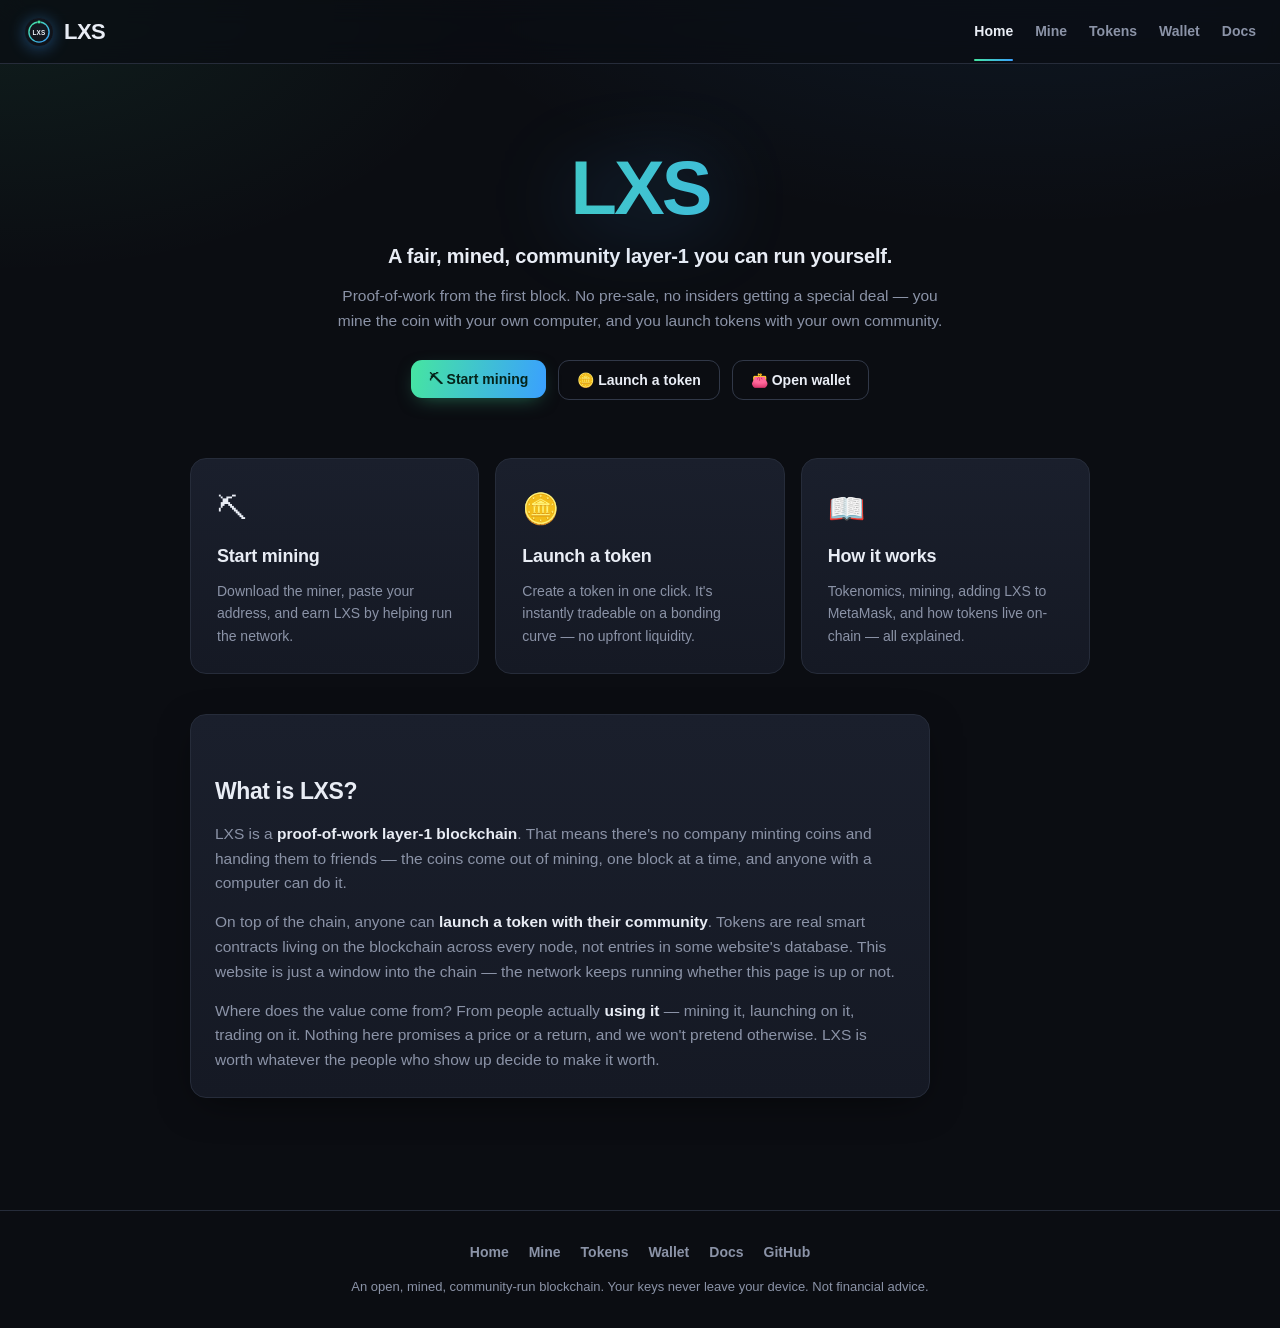
==== index.html @ 0d4d82bb "wallet: non-custodial LXS PWA wallet (create/import, balance, send) + nav links" ====
<!doctype html>
<html lang="en">
<head>
<meta charset="utf-8">
<meta name="viewport" content="width=device-width, initial-scale=1">
<title>LXS — a fair, mined, community layer-1</title>
<link rel="icon" type="image/svg+xml" href="lxs-logo.svg">
<link rel="stylesheet" href="style.css">
</head>
<body>
  <header>
    <a class="brand" href="index.html"><img src="lxs-logo.svg" alt="LXS logo">LXS</a>
    <nav class="nav">
      <a href="index.html" class="active">Home</a>
      <a href="mine.html">Mine</a>
      <a href="tokens.html">Tokens</a>
      <a href="wallet.html">Wallet</a>
      <a href="docs.html">Docs</a>
    </nav>
  </header>

  <main>
    <section class="hero big">
      <h1>LXS</h1>
      <p class="tag">A fair, mined, community layer-1 you can run yourself.</p>
      <p class="sub">Proof-of-work from the first block. No pre-sale, no insiders getting a special deal — you mine the coin with your own computer, and you launch tokens with your own community.</p>
      <div class="hero-cta">
        <a href="mine.html"><button>⛏ Start mining</button></a>
        <a href="tokens.html"><button class="ghost">🪙 Launch a token</button></a>
        <a href="wallet.html"><button class="ghost">👛 Open wallet</button></a>
      </div>
    </section>

    <section class="tiles">
      <a class="tile" href="mine.html">
        <div class="emoji">⛏</div>
        <h3>Start mining</h3>
        <p>Download the miner, paste your address, and earn LXS by helping run the network.</p>
      </a>
      <a class="tile" href="tokens.html">
        <div class="emoji">🪙</div>
        <h3>Launch a token</h3>
        <p>Create a token in one click. It's instantly tradeable on a bonding curve — no upfront liquidity.</p>
      </a>
      <a class="tile" href="docs.html">
        <div class="emoji">📖</div>
        <h3>How it works</h3>
        <p>Tokenomics, mining, adding LXS to MetaMask, and how tokens live on-chain — all explained.</p>
      </a>
    </section>

    <section class="section card prose">
      <h2>What is LXS?</h2>
      <p>LXS is a <strong>proof-of-work layer-1 blockchain</strong>. That means there's no company minting coins and handing them to friends — the coins come out of mining, one block at a time, and anyone with a computer can do it.</p>
      <p>On top of the chain, anyone can <strong>launch a token with their community</strong>. Tokens are real smart contracts living on the blockchain across every node, not entries in some website's database. This website is just a window into the chain — the network keeps running whether this page is up or not.</p>
      <p>Where does the value come from? From people actually <strong>using it</strong> — mining it, launching on it, trading on it. Nothing here promises a price or a return, and we won't pretend otherwise. LXS is worth whatever the people who show up decide to make it worth.</p>
    </section>
  </main>

  <footer>
    <div class="foot-inner">
      <nav class="foot-nav">
        <a href="index.html">Home</a>
        <a href="mine.html">Mine</a>
        <a href="tokens.html">Tokens</a>
        <a href="wallet.html">Wallet</a>
        <a href="docs.html">Docs</a>
        <a href="https://github.com/LXS-NETWORK/LXS">GitHub</a>
      </nav>
      <p>An open, mined, community-run blockchain. Your keys never leave your device. Not financial advice.</p>
    </div>
  </footer>
</body>
</html>
---- style.css ----
:root {
  --bg: #0b0d12; --bg2: #0e1118; --card: #151924; --card2: #1a1f2c;
  --line: #262c3a; --line2: #313848; --text: #e9edf5; --dim: #8b93a7;
  --accent: #46e5a1; --accent2: #3aa0ff; --bad: #ff6b6b;
  --grad: linear-gradient(100deg, #46e5a1, #3aa0ff);
  --radius: 16px; --shadow: 0 10px 40px -12px rgba(0,0,0,.6);
  --glow: 0 0 0 1px rgba(70,229,161,.12), 0 12px 40px -14px rgba(58,160,255,.35);
}
* { box-sizing: border-box; }
html { scroll-behavior: smooth; }
body {
  margin: 0; color: var(--text); min-height: 100vh;
  background:
    radial-gradient(1100px 600px at 80% -10%, rgba(58,160,255,.10), transparent 60%),
    radial-gradient(900px 500px at 0% 0%, rgba(70,229,161,.08), transparent 55%),
    var(--bg);
  font: 15.5px/1.6 -apple-system, BlinkMacSystemFont, "Segoe UI", Roboto, Inter, sans-serif;
  -webkit-font-smoothing: antialiased;
}
a { color: var(--accent2); }

/* ---------- header ---------- */
header {
  display: flex; align-items: center; justify-content: space-between;
  padding: 14px 24px; border-bottom: 1px solid var(--line); position: sticky; top: 0; z-index: 20;
  background: rgba(11,13,18,.72); backdrop-filter: blur(12px) saturate(1.2);
}
.brand { font-weight: 800; font-size: 22px; letter-spacing: -.5px; display: flex; align-items: center; gap: 10px; text-decoration: none; color: var(--text); }
.brand img { width: 30px; height: 30px; display: block; filter: drop-shadow(0 2px 8px rgba(58,160,255,.4)); }
.right { display: flex; gap: 10px; align-items: center; }
.nav { display: flex; gap: 22px; align-items: center; }
.nav a { color: var(--dim); text-decoration: none; font-size: 14px; font-weight: 600; transition: color .15s; }
.nav a:hover { color: var(--text); }
.nav a.active { color: var(--text); position: relative; }
.nav a.active::after { content: ""; position: absolute; left: 0; right: 0; bottom: -18px; height: 2px; background: var(--grad); border-radius: 2px; }
@media (max-width: 640px) {
  header { flex-wrap: wrap; gap: 10px; padding: 12px 16px; }
  .nav { gap: 16px; order: 3; width: 100%; }
  .nav a.active::after { bottom: -12px; }
}

/* ---------- buttons ---------- */
button {
  background: var(--grad); color: #04241a; border: 0; padding: 11px 18px;
  border-radius: 11px; font-weight: 700; cursor: pointer; font-size: 14px;
  transition: transform .12s, box-shadow .15s, filter .15s;
  box-shadow: 0 6px 20px -8px rgba(70,229,161,.5);
}
button:hover { transform: translateY(-1px); filter: brightness(1.05); box-shadow: 0 10px 26px -8px rgba(58,160,255,.55); }
button:active { transform: translateY(0); }
button:disabled { opacity: .45; cursor: not-allowed; box-shadow: none; transform: none; }
button.ghost { background: transparent; color: var(--text); border: 1px solid var(--line2); box-shadow: none; }
button.ghost:hover { border-color: var(--accent2); background: rgba(58,160,255,.06); }

main { max-width: 940px; margin: 0 auto; padding: 34px 20px 72px; }

/* ---------- hero ---------- */
.hero h1 { font-size: 34px; margin: 18px 0 8px; letter-spacing: -1px; }
.hero p { color: var(--dim); margin: 0 0 26px; }
.hero.big { text-align: center; padding: 48px 0 18px; position: relative; }
.hero.big h1 {
  font-size: 76px; line-height: .95; margin: 6px 0 16px; letter-spacing: -3px; font-weight: 850;
  background: var(--grad); -webkit-background-clip: text; background-clip: text; color: transparent;
  filter: drop-shadow(0 8px 40px rgba(58,160,255,.35));
}
.hero.big .tag { color: var(--text); font-size: 20px; font-weight: 600; margin: 0 auto 12px; max-width: 660px; letter-spacing: -.2px; }
.hero.big .sub { color: var(--dim); margin: 0 auto; max-width: 620px; font-size: 15.5px; }
.hero-cta { display: flex; gap: 12px; justify-content: center; margin-top: 26px; flex-wrap: wrap; }
.hero-cta a { text-decoration: none; }
@media (max-width: 640px) { .hero.big h1 { font-size: 52px; letter-spacing: -2px; } }

/* ---------- cards ---------- */
.card { background: linear-gradient(180deg, var(--card2), var(--card)); border: 1px solid var(--line); border-radius: var(--radius); padding: 24px; box-shadow: var(--shadow); }
.create h2, .list h2 { margin: 0 0 16px; font-size: 19px; letter-spacing: -.3px; }
.grid { display: grid; grid-template-columns: 1fr 1fr; gap: 12px; margin-bottom: 16px; }
label { display: flex; flex-direction: column; gap: 6px; font-size: 13px; color: var(--dim); }
.imgpick { font-size: 13px; color: var(--dim); }
input {
  background: var(--bg2); border: 1px solid var(--line); color: var(--text);
  padding: 12px 13px; border-radius: 10px; font-size: 15px; outline: none; transition: border-color .15s, box-shadow .15s;
}
input:focus { border-color: var(--accent2); box-shadow: 0 0 0 3px rgba(58,160,255,.15); }
.msg { margin-top: 12px; font-size: 14px; min-height: 20px; }
.msg.ok { color: var(--accent); }
.msg.err { color: var(--bad); }
.msg a { color: var(--accent2); }

/* ---------- feature tiles ---------- */
.tiles { display: grid; grid-template-columns: repeat(3, 1fr); gap: 16px; margin: 40px 0; }
a.tile {
  background: linear-gradient(180deg, var(--card2), var(--card)); border: 1px solid var(--line); border-radius: var(--radius); padding: 26px;
  text-decoration: none; color: var(--text); display: flex; flex-direction: column; gap: 9px;
  transition: border-color .18s, transform .18s, box-shadow .18s; position: relative; overflow: hidden;
}
a.tile::before { content: ""; position: absolute; inset: 0 0 auto 0; height: 2px; background: var(--grad); opacity: 0; transition: opacity .18s; }
a.tile:hover { border-color: var(--line2); transform: translateY(-3px); box-shadow: var(--glow); }
a.tile:hover::before { opacity: 1; }
a.tile .emoji { font-size: 30px; }
a.tile h3 { margin: 0; font-size: 18px; letter-spacing: -.2px; }
a.tile p { margin: 0; color: var(--dim); font-size: 14px; }
@media (max-width: 720px) { .tiles { grid-template-columns: 1fr; } }

/* ---------- token list (pump.fun-style coin grid) ---------- */
.list { margin-top: 36px; }
.list-head { display: flex; align-items: center; justify-content: space-between; }
.coins { display: grid; grid-template-columns: 1fr 1fr; gap: 14px; margin-top: 8px; }
.coin { background: linear-gradient(180deg, var(--card2), var(--card)); border: 1px solid var(--line); border-radius: 14px; padding: 16px; display: flex; flex-direction: column; gap: 8px; transition: border-color .15s, transform .15s, box-shadow .15s; }
.coin:hover { border-color: var(--line2); transform: translateY(-2px); box-shadow: var(--glow); }
.chead { display: flex; align-items: center; gap: 11px; }
.chead .ic { width: 42px; height: 42px; border-radius: 11px; flex: 0 0 42px; display: block; object-fit: cover; }
.cmeta { min-width: 0; }
.coin .sym { font-weight: 800; font-size: 17px; }
.coin .nm { color: var(--dim); font-size: 13px; }
.coin .sup { font-size: 13px; }
.coin .addr { font-family: ui-monospace, monospace; font-size: 11px; color: var(--dim); word-break: break-all; }
.coin .mc { margin-left: auto; font-weight: 800; font-size: 14px; color: var(--accent); white-space: nowrap; }
.coin .bar { height: 6px; border-radius: 4px; background: var(--bg2); border: 1px solid var(--line); overflow: hidden; }
.coin .bar span { display: block; height: 100%; background: var(--grad); }
.dim { color: var(--dim); }

/* ---------- trade / wallet ---------- */
.trade { display: grid; grid-template-columns: 1fr auto 1fr auto; gap: 8px; margin-top: 10px; align-items: center; }
.trade input { padding: 8px 10px; font-size: 13px; }
.trade button { padding: 8px 12px; font-size: 13px; }
.wallet { margin-top: 22px; }
.wrow { display: flex; justify-content: space-between; align-items: flex-start; gap: 12px; }
.wlabel { font-size: 12px; color: var(--dim); }
.waddr { font-family: ui-monospace, monospace; font-size: 14px; margin-top: 3px; word-break: break-all; }
.wbalcol { text-align: right; white-space: nowrap; }
.wbalnum { font-size: 22px; font-weight: 800; background: var(--grad); -webkit-background-clip: text; background-clip: text; color: transparent; margin-top: 3px; }
.send { display: grid; grid-template-columns: 1fr 140px auto; gap: 8px; margin-top: 16px; }
.faucet-row { display: flex; align-items: center; gap: 12px; margin-top: 14px; }
.faucet-row .msg { margin-top: 0; }
@media (max-width: 640px) { .send { grid-template-columns: 1fr; } .grid, .coins { grid-template-columns: 1fr; } }

/* ---------- prose / docs ---------- */
.prose { max-width: 740px; }
.prose h2 { font-size: 23px; margin: 34px 0 12px; letter-spacing: -.4px; }
.prose h3 { font-size: 16px; margin: 22px 0 8px; }
.prose p { color: var(--dim); margin: 0 0 14px; }
.prose ul, .prose ol { color: var(--dim); padding-left: 22px; margin: 0 0 16px; }
.prose li { margin: 6px 0; }
.prose strong { color: var(--text); }
.section.card { margin-top: 20px; }
.section.card p:last-child, .section.card ul:last-child { margin-bottom: 0; }

/* ---------- code ---------- */
code { font-family: ui-monospace, monospace; font-size: 13px; background: var(--bg2); border: 1px solid var(--line); border-radius: 6px; padding: 2px 6px; color: var(--accent); }
pre { background: var(--bg2); border: 1px solid var(--line); border-radius: 12px; padding: 16px; overflow-x: auto; margin: 0 0 16px; }
pre code { background: none; border: 0; padding: 0; color: var(--text); font-size: 13px; line-height: 1.7; white-space: pre; }

/* ---------- downloads / callouts / steps ---------- */
.dl-buttons { display: flex; flex-wrap: wrap; gap: 12px; margin: 8px 0 10px; }
.dl-buttons a { text-decoration: none; }
.note { color: var(--dim); font-size: 13px; margin: 6px 0 0; }
.callout { border-left: 3px solid var(--accent); background: rgba(70,229,161,.06); border-radius: 10px; padding: 14px 16px; margin: 16px 0; color: var(--dim); }
.callout strong { color: var(--text); }
.steps { counter-reset: step; list-style: none; padding: 0; margin: 0; }
.steps li { counter-increment: step; position: relative; padding: 0 0 16px 44px; color: var(--dim); }
.steps li::before {
  content: counter(step); position: absolute; left: 0; top: -2px;
  width: 30px; height: 30px; border-radius: 50%; background: var(--bg2);
  border: 1px solid var(--line2); color: var(--accent); font-weight: 800;
  display: flex; align-items: center; justify-content: center; font-size: 13px;
}
.steps li strong { color: var(--text); }

/* ---------- key/value table ---------- */
.kv { border: 1px solid var(--line); border-radius: 12px; overflow: hidden; margin: 0 0 16px; }
.kv div { display: flex; justify-content: space-between; gap: 16px; padding: 12px 16px; border-bottom: 1px solid var(--line); font-size: 14px; }
.kv div:last-child { border-bottom: 0; }
.kv .k { color: var(--dim); }
.kv .v { font-family: ui-monospace, monospace; color: var(--text); word-break: break-all; text-align: right; }

/* ---------- footer ---------- */
footer { border-top: 1px solid var(--line); padding: 30px 20px; margin-top: 40px; }
.foot-inner { max-width: 940px; margin: 0 auto; display: flex; flex-direction: column; align-items: center; gap: 14px; text-align: center; }
.foot-nav { display: flex; gap: 20px; flex-wrap: wrap; justify-content: center; }
.foot-nav a { color: var(--dim); text-decoration: none; font-size: 14px; font-weight: 600; }
.foot-nav a:hover { color: var(--text); }
footer p { color: var(--dim); font-size: 13px; max-width: 640px; margin: 0 auto; }
footer a { color: var(--accent2); }
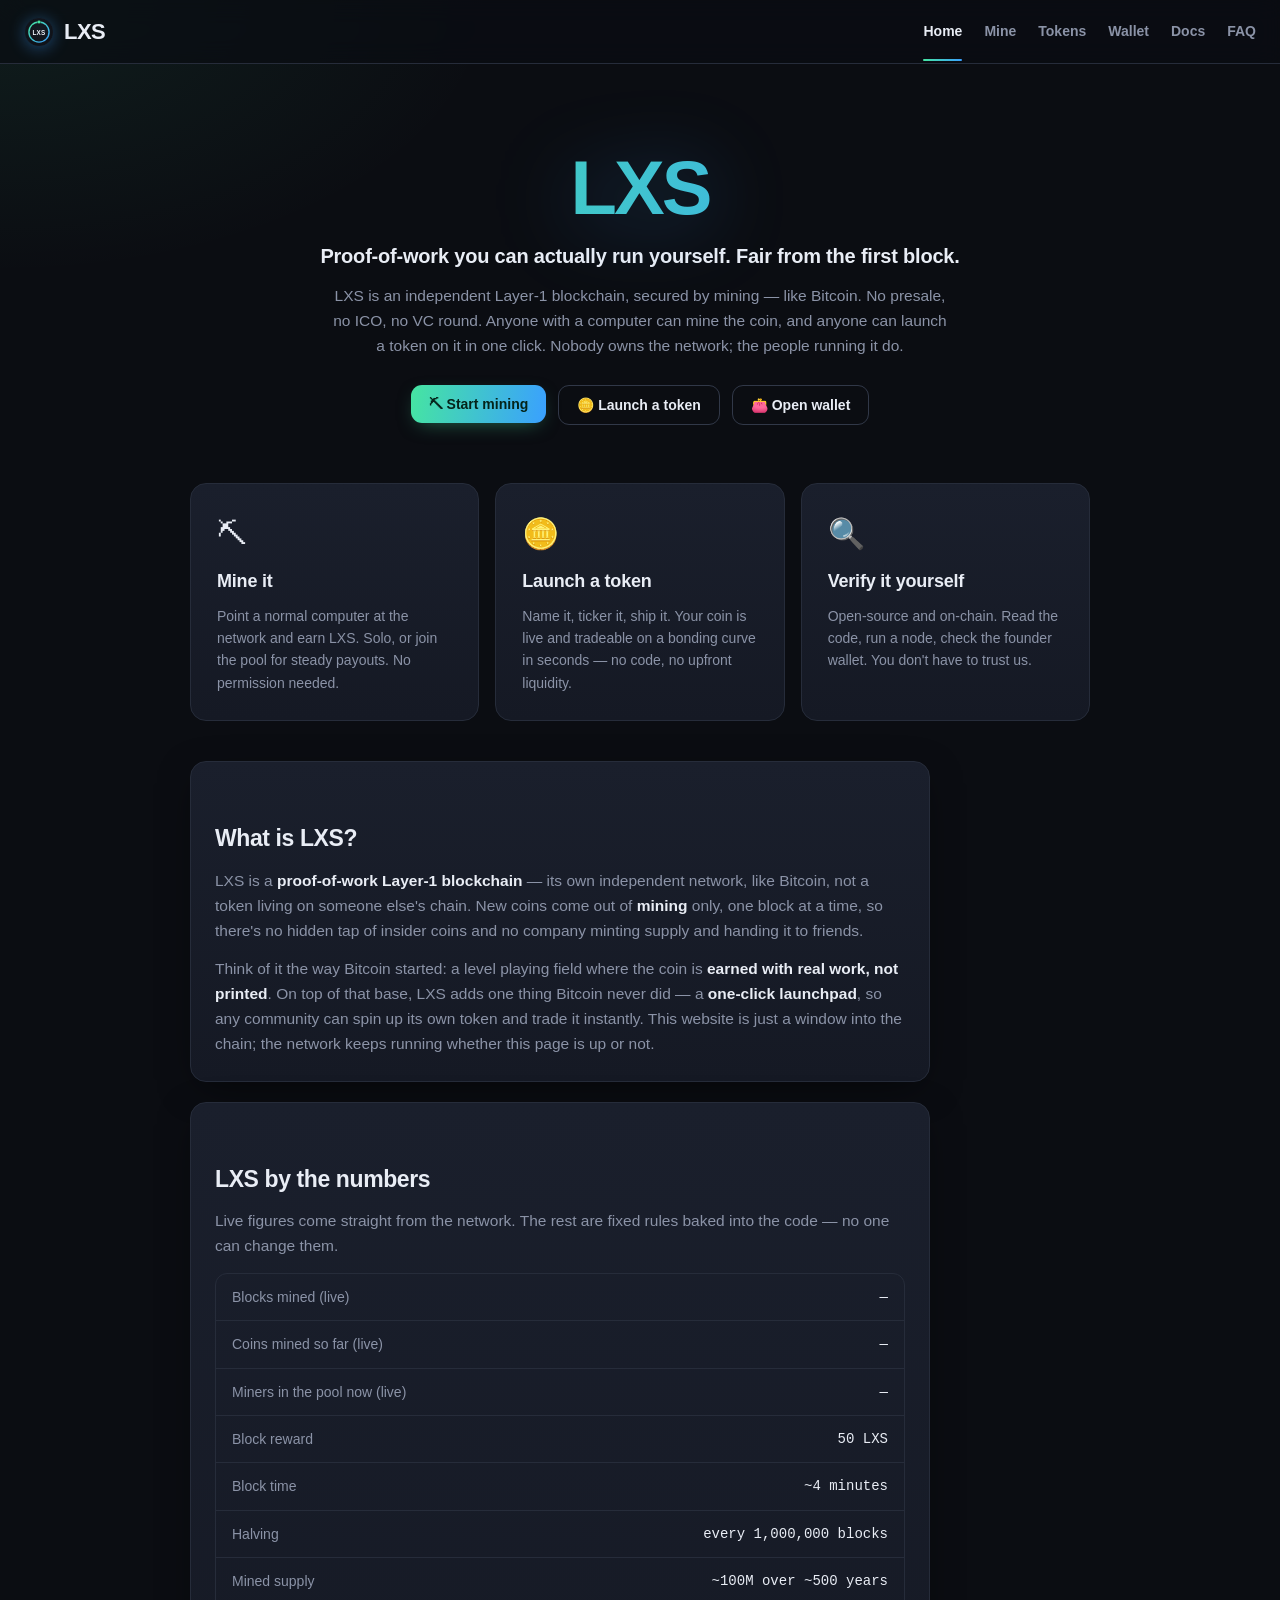
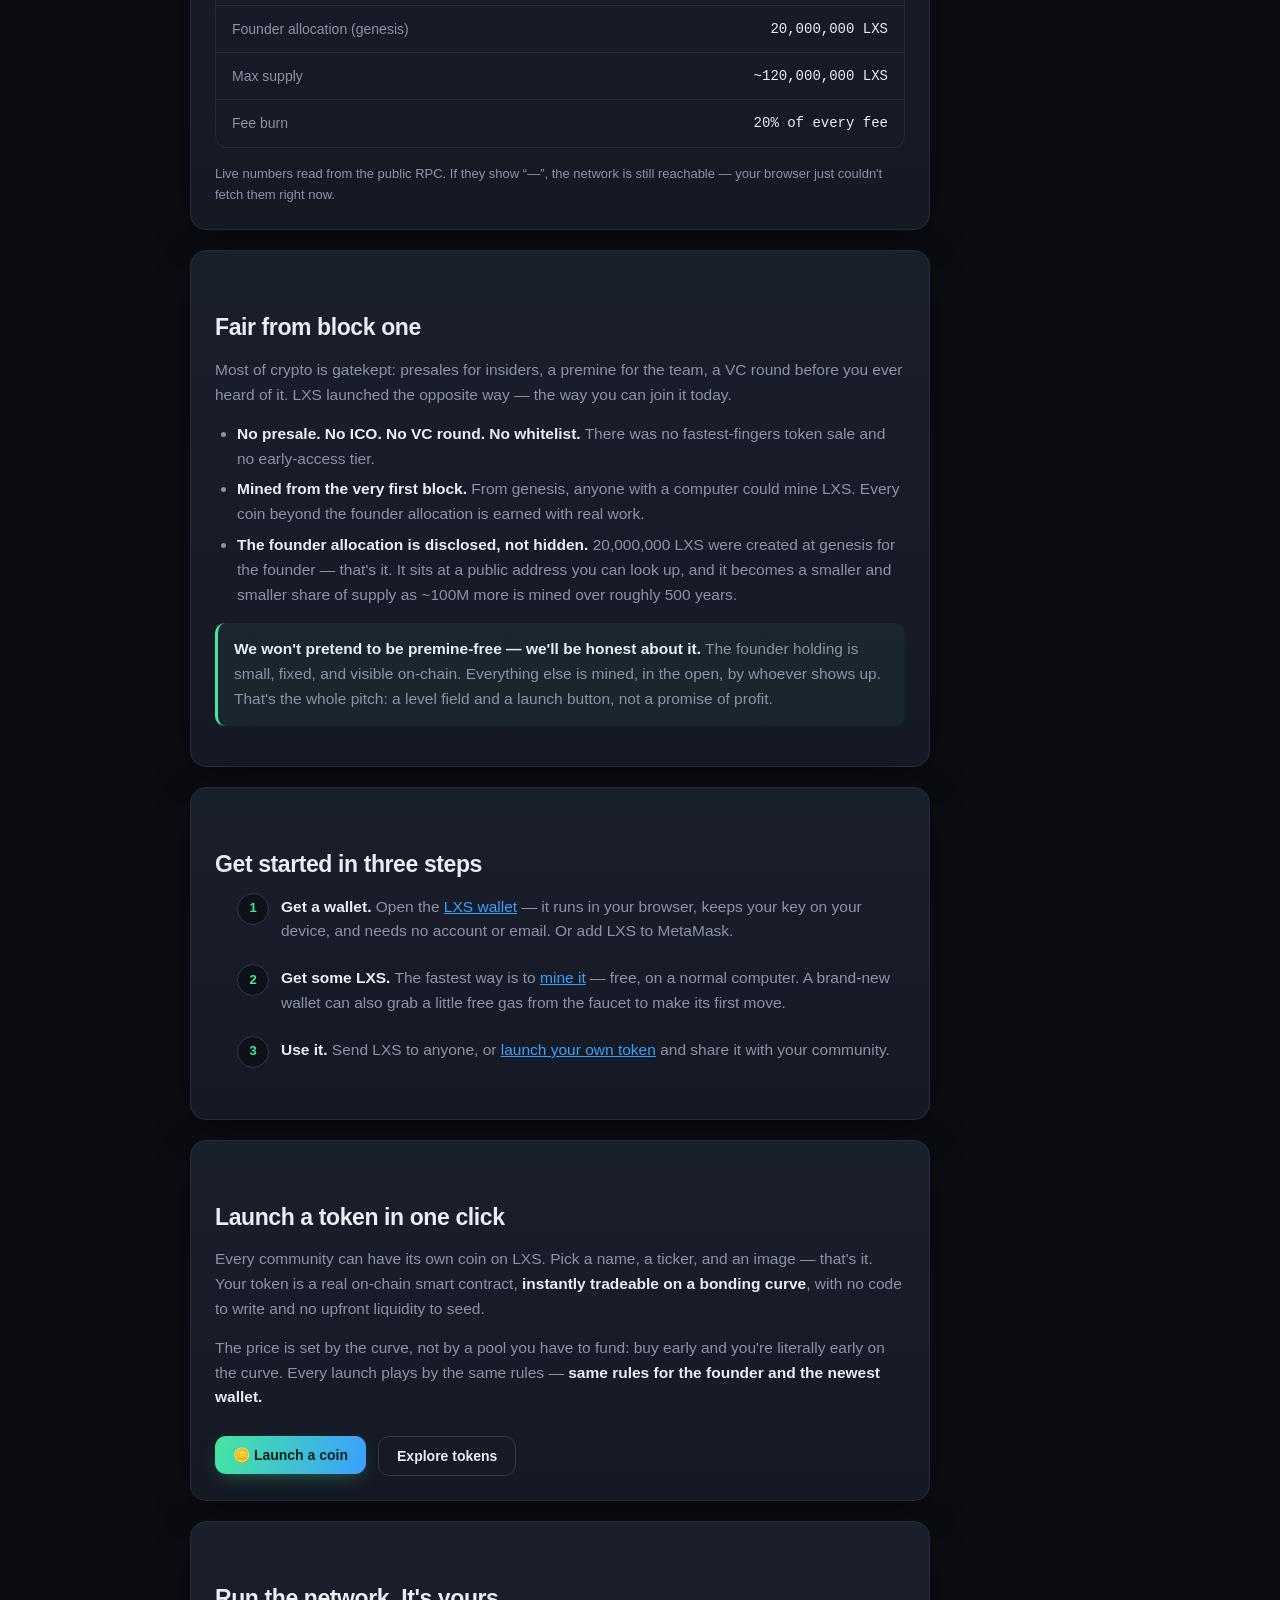
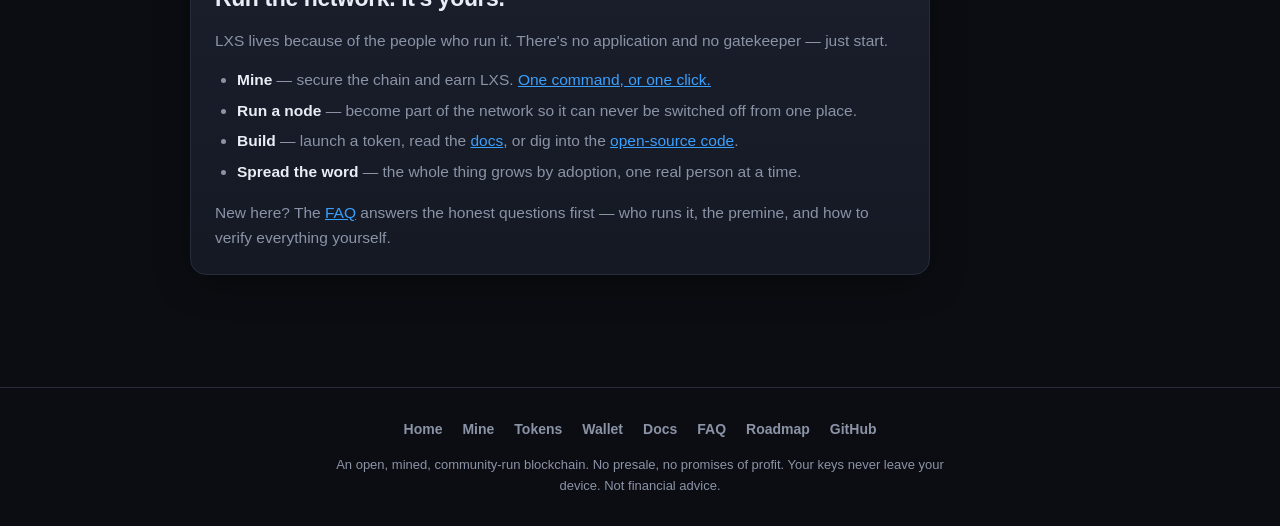
==== commit 3c92a255: "Website content overhaul: richer, honest, adoption-focused copy across all pages Same visual design " ====
--- a/index.html
+++ b/index.html
@@ -3,7 +3,8 @@
 <head>
 <meta charset="utf-8">
 <meta name="viewport" content="width=device-width, initial-scale=1">
-<title>LXS — a fair, mined, community layer-1</title>
+<title>LXS — a fair-launch, proof-of-work Layer-1 you can mine yourself</title>
+<meta name="description" content="LXS is a proof-of-work Layer-1 blockchain. No presale, no ICO, no VC round — mined from the very first block. Anyone can mine it on a normal computer and launch a token on it in one click.">
 <link rel="icon" type="image/svg+xml" href="lxs-logo.svg">
 <link rel="stylesheet" href="style.css">
 </head>
@@ -16,14 +17,15 @@
       <a href="tokens.html">Tokens</a>
       <a href="wallet.html">Wallet</a>
       <a href="docs.html">Docs</a>
+      <a href="faq.html">FAQ</a>
     </nav>
   </header>
 
   <main>
     <section class="hero big">
       <h1>LXS</h1>
-      <p class="tag">A fair, mined, community layer-1 you can run yourself.</p>
-      <p class="sub">Proof-of-work from the first block. No pre-sale, no insiders getting a special deal — you mine the coin with your own computer, and you launch tokens with your own community.</p>
+      <p class="tag">Proof-of-work you can actually run yourself. Fair from the first block.</p>
+      <p class="sub">LXS is an independent Layer-1 blockchain, secured by mining — like Bitcoin. No presale, no ICO, no VC round. Anyone with a computer can mine the coin, and anyone can launch a token on it in one click. Nobody owns the network; the people running it do.</p>
       <div class="hero-cta">
         <a href="mine.html"><button>⛏ Start mining</button></a>
         <a href="tokens.html"><button class="ghost">🪙 Launch a token</button></a>
@@ -34,26 +36,85 @@
     <section class="tiles">
       <a class="tile" href="mine.html">
         <div class="emoji">⛏</div>
-        <h3>Start mining</h3>
-        <p>Download the miner, paste your address, and earn LXS by helping run the network.</p>
+        <h3>Mine it</h3>
+        <p>Point a normal computer at the network and earn LXS. Solo, or join the pool for steady payouts. No permission needed.</p>
       </a>
       <a class="tile" href="tokens.html">
         <div class="emoji">🪙</div>
         <h3>Launch a token</h3>
-        <p>Create a token in one click. It's instantly tradeable on a bonding curve — no upfront liquidity.</p>
+        <p>Name it, ticker it, ship it. Your coin is live and tradeable on a bonding curve in seconds — no code, no upfront liquidity.</p>
       </a>
       <a class="tile" href="docs.html">
-        <div class="emoji">📖</div>
-        <h3>How it works</h3>
-        <p>Tokenomics, mining, adding LXS to MetaMask, and how tokens live on-chain — all explained.</p>
+        <div class="emoji">🔍</div>
+        <h3>Verify it yourself</h3>
+        <p>Open-source and on-chain. Read the code, run a node, check the founder wallet. You don't have to trust us.</p>
       </a>
     </section>
 
     <section class="section card prose">
       <h2>What is LXS?</h2>
-      <p>LXS is a <strong>proof-of-work layer-1 blockchain</strong>. That means there's no company minting coins and handing them to friends — the coins come out of mining, one block at a time, and anyone with a computer can do it.</p>
-      <p>On top of the chain, anyone can <strong>launch a token with their community</strong>. Tokens are real smart contracts living on the blockchain across every node, not entries in some website's database. This website is just a window into the chain — the network keeps running whether this page is up or not.</p>
-      <p>Where does the value come from? From people actually <strong>using it</strong> — mining it, launching on it, trading on it. Nothing here promises a price or a return, and we won't pretend otherwise. LXS is worth whatever the people who show up decide to make it worth.</p>
+      <p>LXS is a <strong>proof-of-work Layer-1 blockchain</strong> — its own independent network, like Bitcoin, not a token living on someone else's chain. New coins come out of <strong>mining</strong> only, one block at a time, so there's no hidden tap of insider coins and no company minting supply and handing it to friends.</p>
+      <p>Think of it the way Bitcoin started: a level playing field where the coin is <strong>earned with real work, not printed</strong>. On top of that base, LXS adds one thing Bitcoin never did — a <strong>one-click launchpad</strong>, so any community can spin up its own token and trade it instantly. This website is just a window into the chain; the network keeps running whether this page is up or not.</p>
+    </section>
+
+    <section class="section card prose">
+      <h2>LXS by the numbers</h2>
+      <p>Live figures come straight from the network. The rest are fixed rules baked into the code — no one can change them.</p>
+      <div class="kv">
+        <div><span class="k">Blocks mined (live)</span><span class="v" id="stat-height">—</span></div>
+        <div><span class="k">Coins mined so far (live)</span><span class="v" id="stat-mined">—</span></div>
+        <div><span class="k">Miners in the pool now (live)</span><span class="v" id="stat-pminers">—</span></div>
+        <div><span class="k">Block reward</span><span class="v">50 LXS</span></div>
+        <div><span class="k">Block time</span><span class="v">~4 minutes</span></div>
+        <div><span class="k">Halving</span><span class="v">every 1,000,000 blocks</span></div>
+        <div><span class="k">Mined supply</span><span class="v">~100M over ~500 years</span></div>
+        <div><span class="k">Founder allocation (genesis)</span><span class="v">20,000,000 LXS</span></div>
+        <div><span class="k">Max supply</span><span class="v">~120,000,000 LXS</span></div>
+        <div><span class="k">Fee burn</span><span class="v">20% of every fee</span></div>
+      </div>
+      <p class="note">Live numbers read from the public RPC. If they show “—”, the network is still reachable — your browser just couldn't fetch them right now.</p>
+    </section>
+
+    <section class="section card prose">
+      <h2>Fair from block one</h2>
+      <p>Most of crypto is gatekept: presales for insiders, a premine for the team, a VC round before you ever heard of it. LXS launched the opposite way — the way you can join it today.</p>
+      <ul>
+        <li><strong>No presale. No ICO. No VC round. No whitelist.</strong> There was no fastest-fingers token sale and no early-access tier.</li>
+        <li><strong>Mined from the very first block.</strong> From genesis, anyone with a computer could mine LXS. Every coin beyond the founder allocation is earned with real work.</li>
+        <li><strong>The founder allocation is disclosed, not hidden.</strong> 20,000,000 LXS were created at genesis for the founder — that's it. It sits at a public address you can look up, and it becomes a smaller and smaller share of supply as ~100M more is mined over roughly 500 years.</li>
+      </ul>
+      <div class="callout"><strong>We won't pretend to be premine-free — we'll be honest about it.</strong> The founder holding is small, fixed, and visible on-chain. Everything else is mined, in the open, by whoever shows up. That's the whole pitch: a level field and a launch button, not a promise of profit.</div>
+    </section>
+
+    <section class="section card prose">
+      <h2>Get started in three steps</h2>
+      <ol class="steps">
+        <li><strong>Get a wallet.</strong> Open the <a href="wallet.html">LXS wallet</a> — it runs in your browser, keeps your key on your device, and needs no account or email. Or add LXS to MetaMask.</li>
+        <li><strong>Get some LXS.</strong> The fastest way is to <a href="mine.html">mine it</a> — free, on a normal computer. A brand-new wallet can also grab a little free gas from the faucet to make its first move.</li>
+        <li><strong>Use it.</strong> Send LXS to anyone, or <a href="tokens.html">launch your own token</a> and share it with your community.</li>
+      </ol>
+    </section>
+
+    <section class="section card prose">
+      <h2>Launch a token in one click</h2>
+      <p>Every community can have its own coin on LXS. Pick a name, a ticker, and an image — that's it. Your token is a real on-chain smart contract, <strong>instantly tradeable on a bonding curve</strong>, with no code to write and no upfront liquidity to seed.</p>
+      <p>The price is set by the curve, not by a pool you have to fund: buy early and you're literally early on the curve. Every launch plays by the same rules — <strong>same rules for the founder and the newest wallet.</strong></p>
+      <div class="hero-cta" style="justify-content:flex-start">
+        <a href="tokens.html"><button>🪙 Launch a coin</button></a>
+        <a href="tokens.html"><button class="ghost">Explore tokens</button></a>
+      </div>
+    </section>
+
+    <section class="section card prose">
+      <h2>Run the network. It's yours.</h2>
+      <p>LXS lives because of the people who run it. There's no application and no gatekeeper — just start.</p>
+      <ul>
+        <li><strong>Mine</strong> — secure the chain and earn LXS. <a href="mine.html">One command, or one click.</a></li>
+        <li><strong>Run a node</strong> — become part of the network so it can never be switched off from one place.</li>
+        <li><strong>Build</strong> — launch a token, read the <a href="docs.html">docs</a>, or dig into the <a href="https://github.com/LXS-NETWORK/LXS">open-source code</a>.</li>
+        <li><strong>Spread the word</strong> — the whole thing grows by adoption, one real person at a time.</li>
+      </ul>
+      <p>New here? The <a href="faq.html">FAQ</a> answers the honest questions first — who runs it, the premine, and how to verify everything yourself.</p>
     </section>
   </main>
 
@@ -65,10 +126,39 @@
         <a href="tokens.html">Tokens</a>
         <a href="wallet.html">Wallet</a>
         <a href="docs.html">Docs</a>
+        <a href="faq.html">FAQ</a>
+        <a href="roadmap.html">Roadmap</a>
         <a href="https://github.com/LXS-NETWORK/LXS">GitHub</a>
       </nav>
-      <p>An open, mined, community-run blockchain. Your keys never leave your device. Not financial advice.</p>
+      <p>An open, mined, community-run blockchain. No presale, no promises of profit. Your keys never leave your device. Not financial advice.</p>
     </div>
   </footer>
+
+  <script src="config.js"></script>
+  <script>
+  /* Progressive enhancement: fill the "by the numbers" live cells straight from
+     the public RPC. Pure content — no libraries. Fails silently, leaving the
+     honest "—" placeholder, so a fetch hiccup never breaks the page. */
+  (function () {
+    var cfg = window.LXS_CONFIG || {};
+    var rpc = cfg.RPC_URL;
+    if (!rpc) return;
+    function set(id, txt) { var el = document.getElementById(id); if (el) el.textContent = txt; }
+    function coinsMined(h) { var r = 50, era = 1000000, t = 0; while (h > 0 && r >= 1e-9) { var take = Math.min(h, era); t += take * r; h -= take; r /= 2; } return t; }
+    fetch(rpc, { method: 'POST', headers: { 'content-type': 'application/json' },
+      body: JSON.stringify({ jsonrpc: '2.0', method: 'eth_blockNumber', params: [], id: 1 }) })
+      .then(function (r) { return r.json(); })
+      .then(function (d) {
+        if (!d || !d.result) return;
+        var h = parseInt(d.result, 16);
+        set('stat-height', h.toLocaleString());
+        set('stat-mined', Math.round(coinsMined(h)).toLocaleString() + ' LXS');
+      }).catch(function () {});
+    fetch(rpc.replace(/\/$/, '') + '/pool/stats')
+      .then(function (r) { return r.json(); })
+      .then(function (d) { if (d && typeof d.minersActive !== 'undefined') set('stat-pminers', String(d.minersActive)); })
+      .catch(function () {});
+  })();
+  </script>
 </body>
 </html>
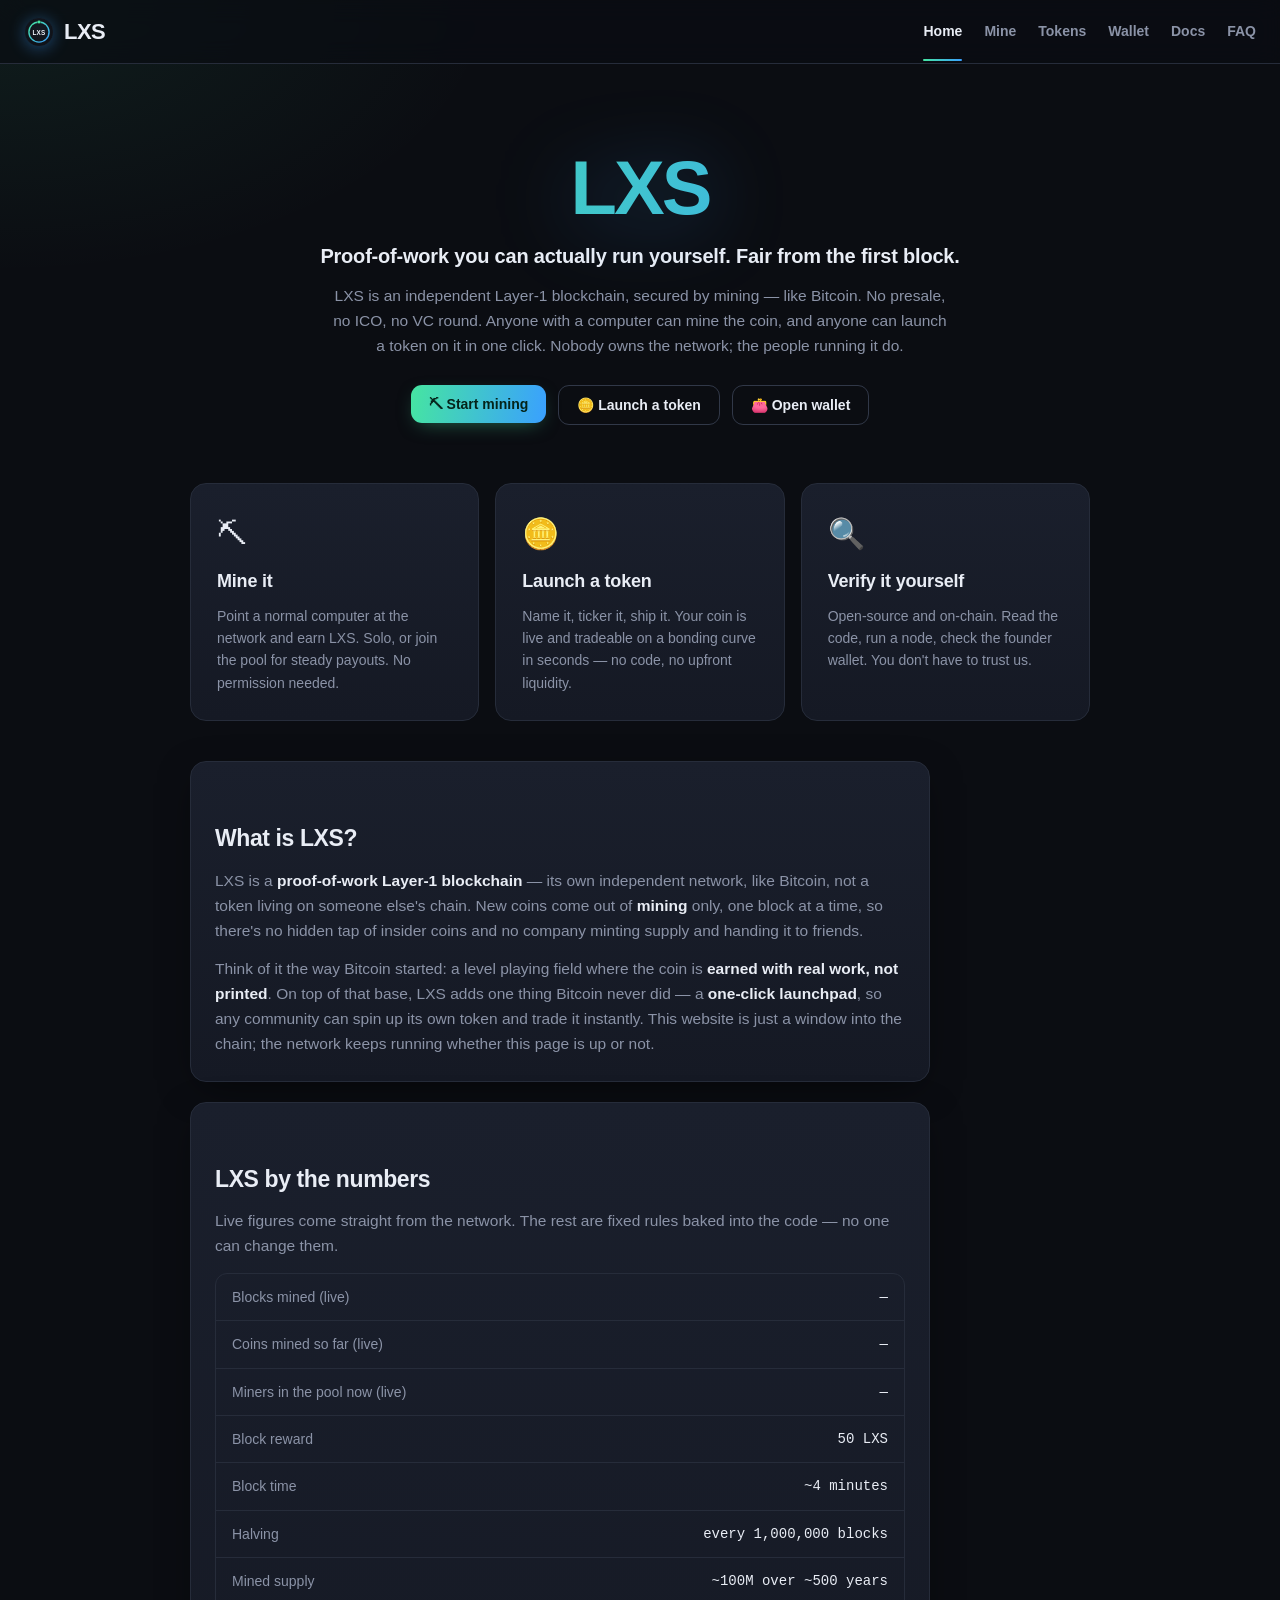
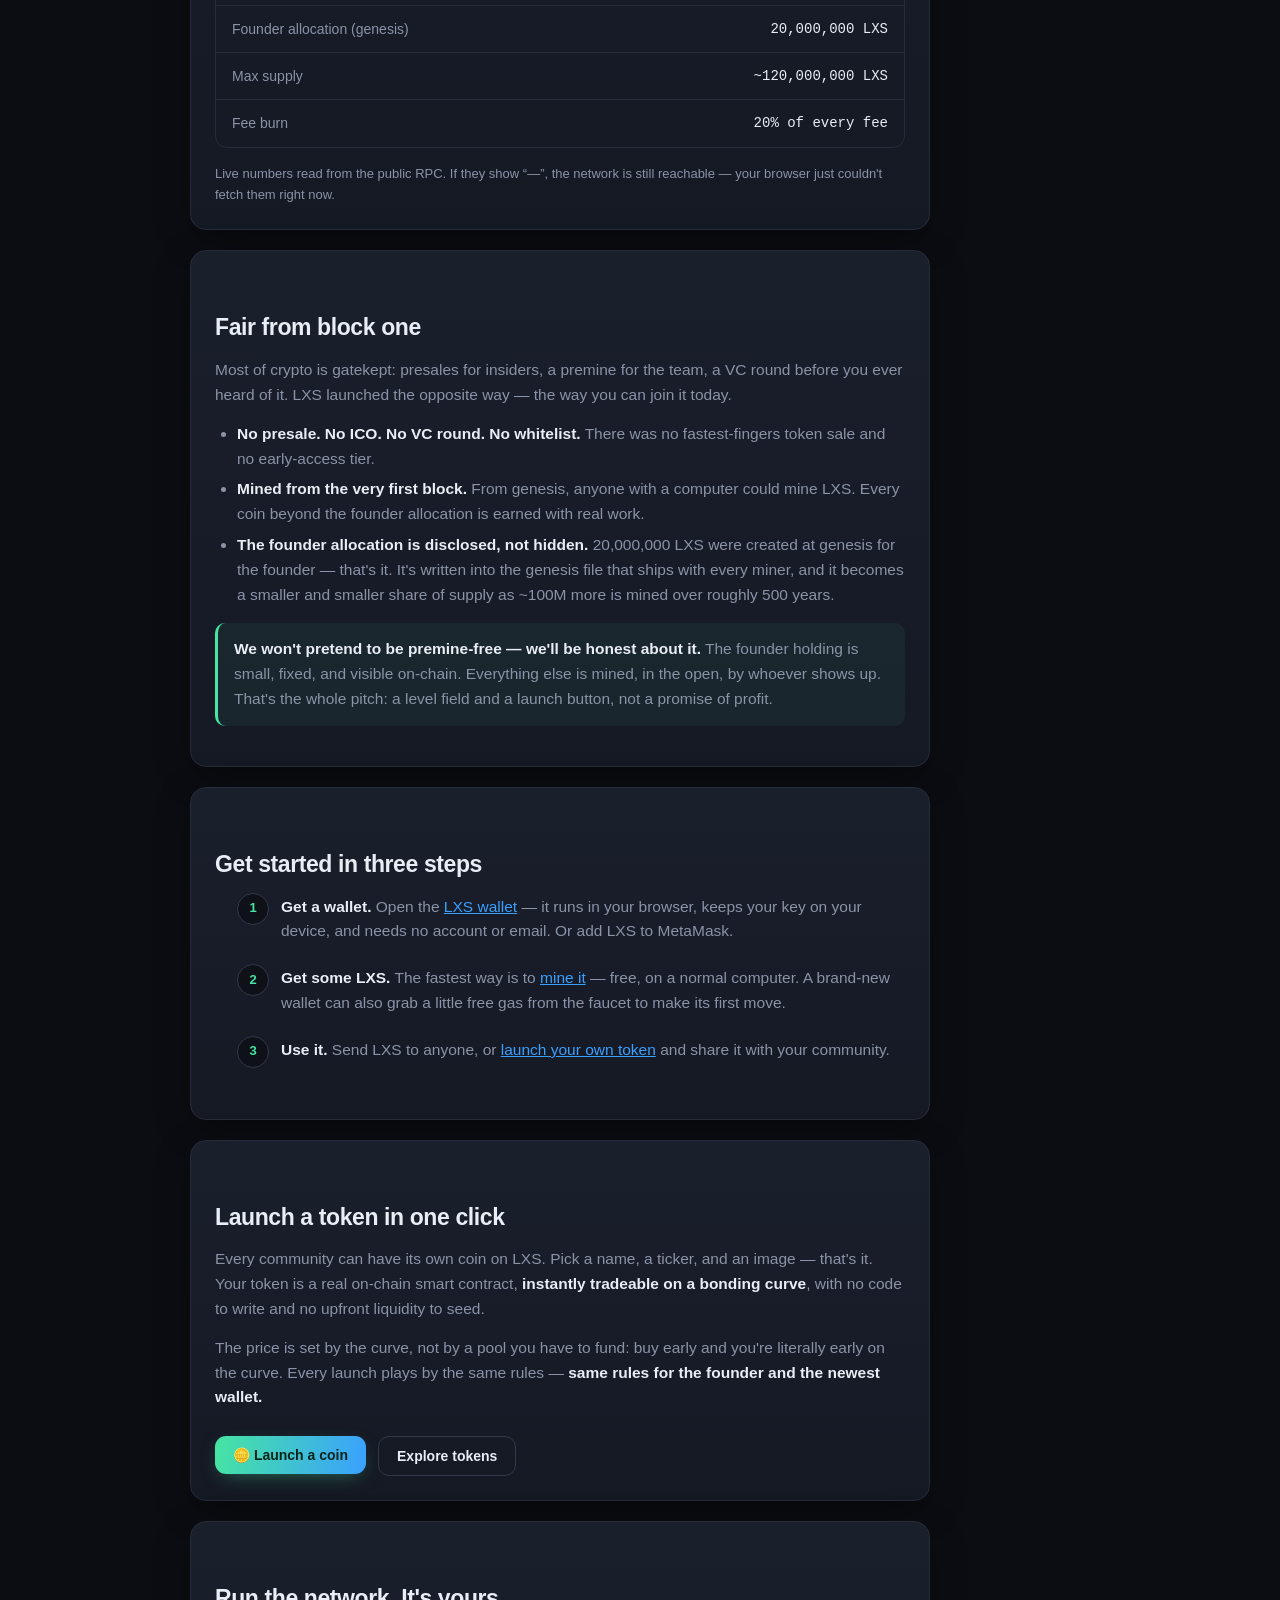
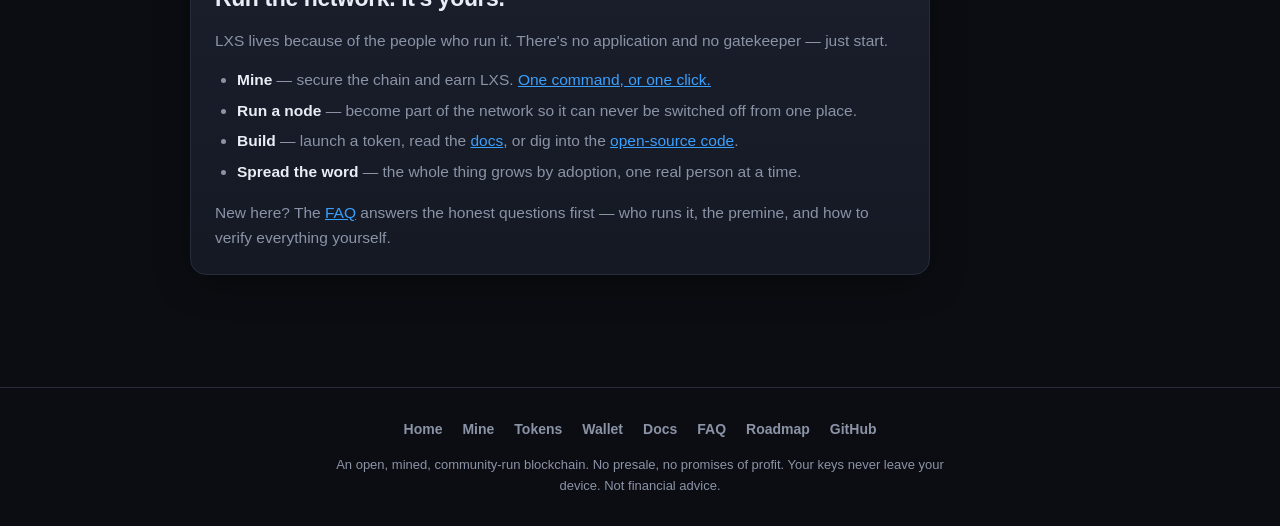
==== commit 1e1569f2: "Remove the founder wallet address from the site; keep the honest premine disclosure (verifiable in t" ====
--- a/index.html
+++ b/index.html
@@ -81,7 +81,7 @@
       <ul>
         <li><strong>No presale. No ICO. No VC round. No whitelist.</strong> There was no fastest-fingers token sale and no early-access tier.</li>
         <li><strong>Mined from the very first block.</strong> From genesis, anyone with a computer could mine LXS. Every coin beyond the founder allocation is earned with real work.</li>
-        <li><strong>The founder allocation is disclosed, not hidden.</strong> 20,000,000 LXS were created at genesis for the founder — that's it. It sits at a public address you can look up, and it becomes a smaller and smaller share of supply as ~100M more is mined over roughly 500 years.</li>
+        <li><strong>The founder allocation is disclosed, not hidden.</strong> 20,000,000 LXS were created at genesis for the founder — that's it. It's written into the genesis file that ships with every miner, and it becomes a smaller and smaller share of supply as ~100M more is mined over roughly 500 years.</li>
       </ul>
       <div class="callout"><strong>We won't pretend to be premine-free — we'll be honest about it.</strong> The founder holding is small, fixed, and visible on-chain. Everything else is mined, in the open, by whoever shows up. That's the whole pitch: a level field and a launch button, not a promise of profit.</div>
     </section>
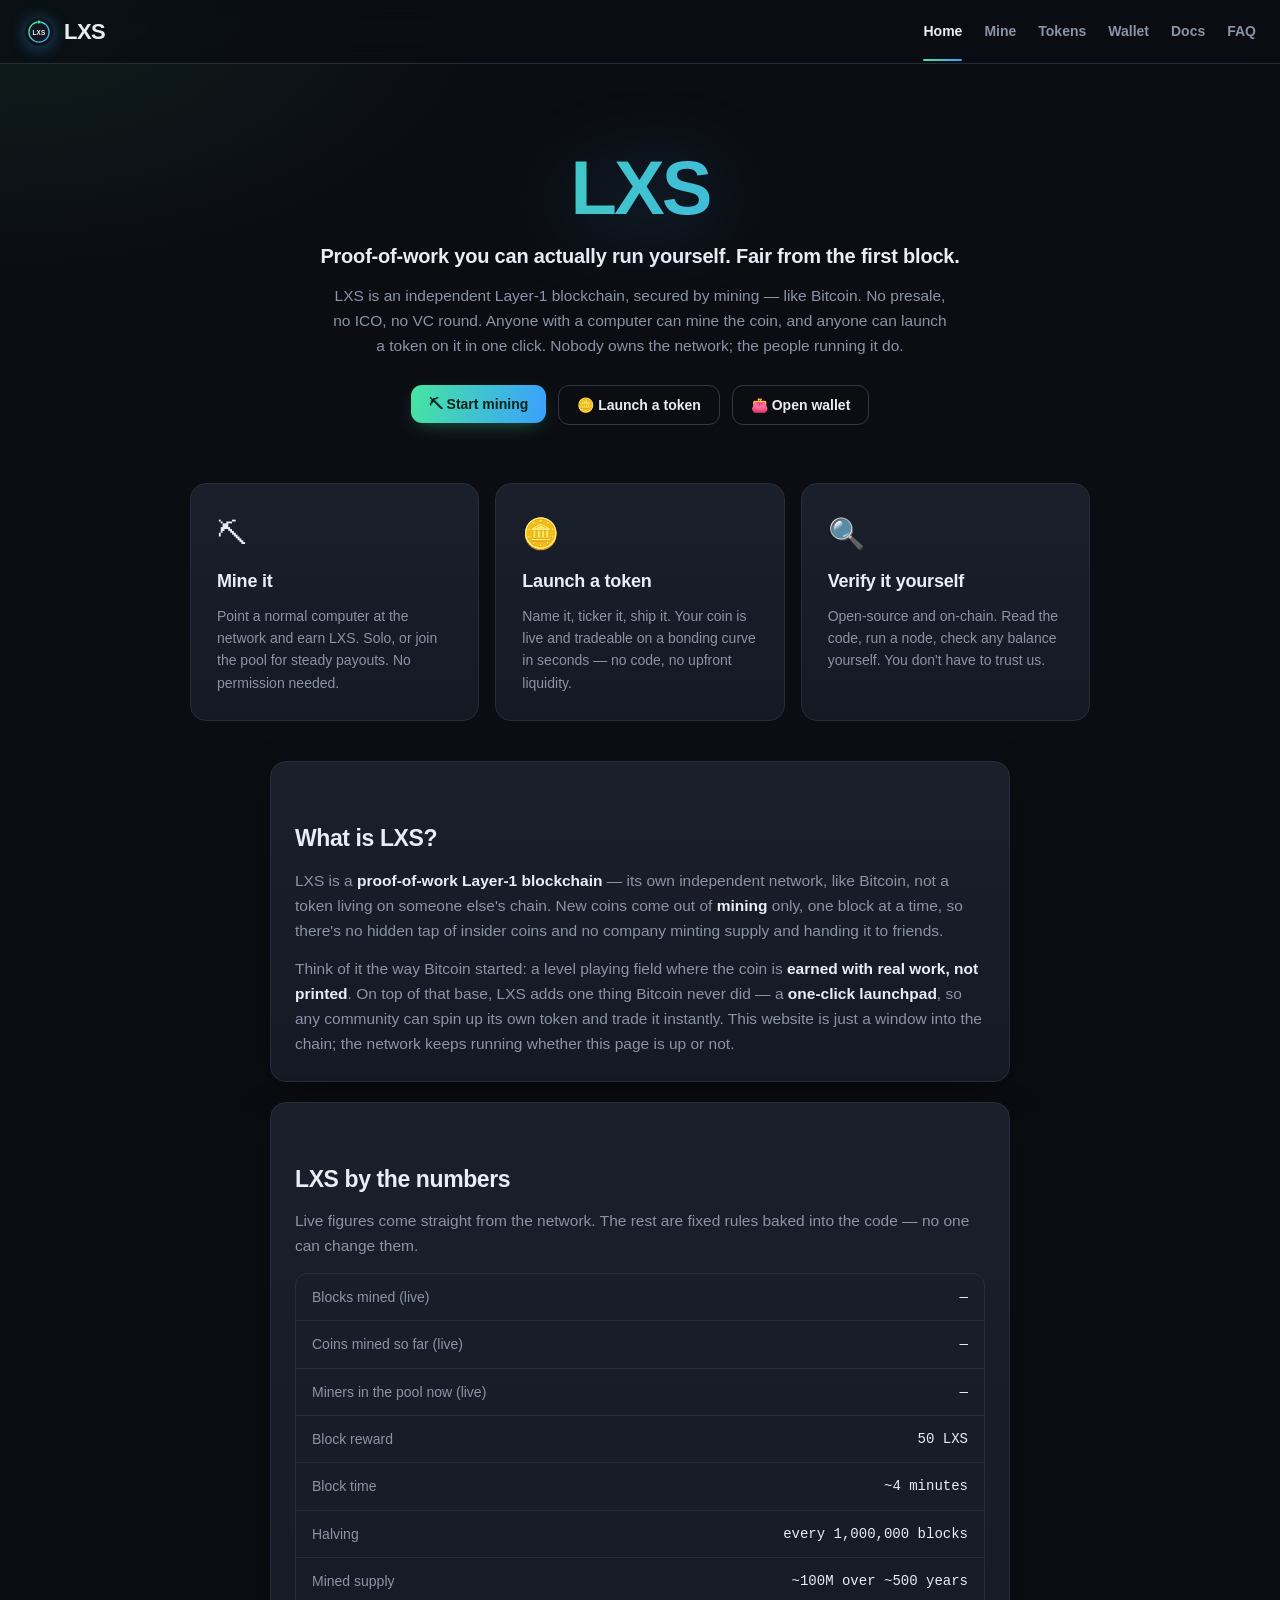
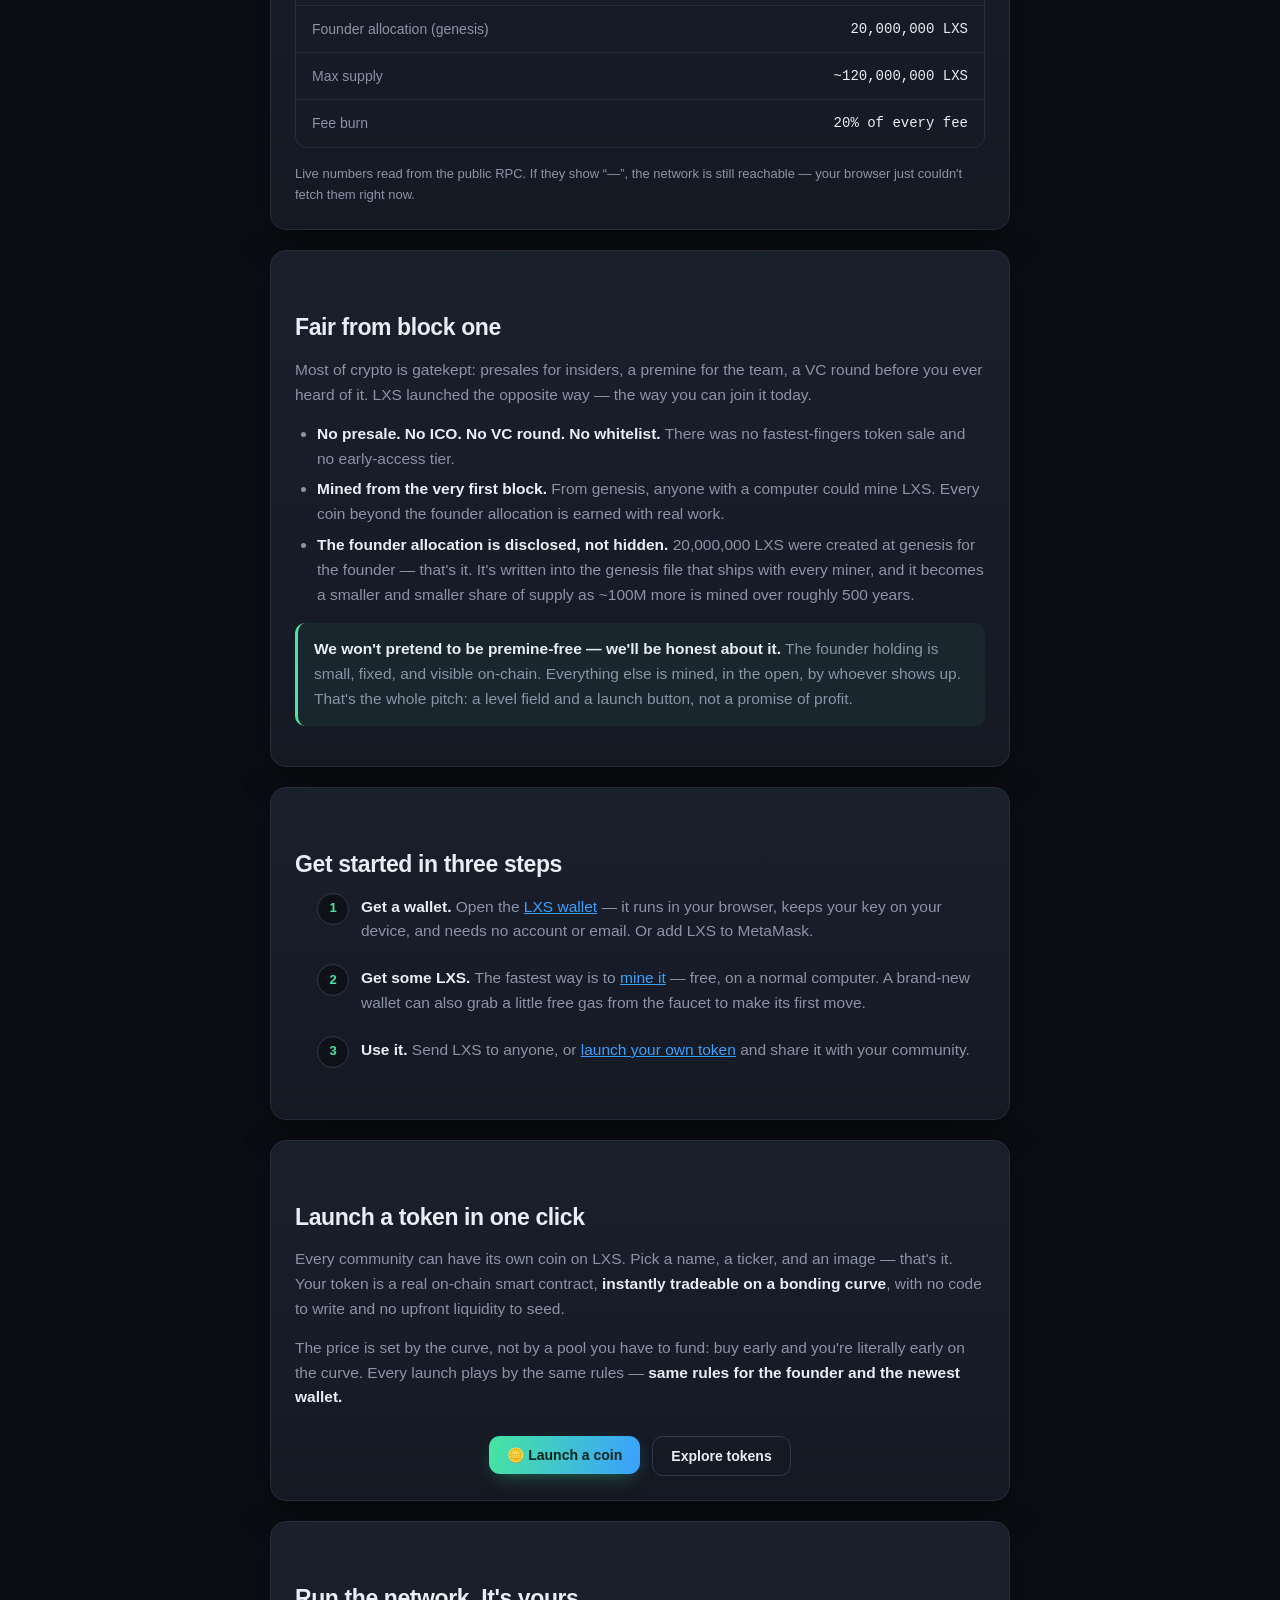
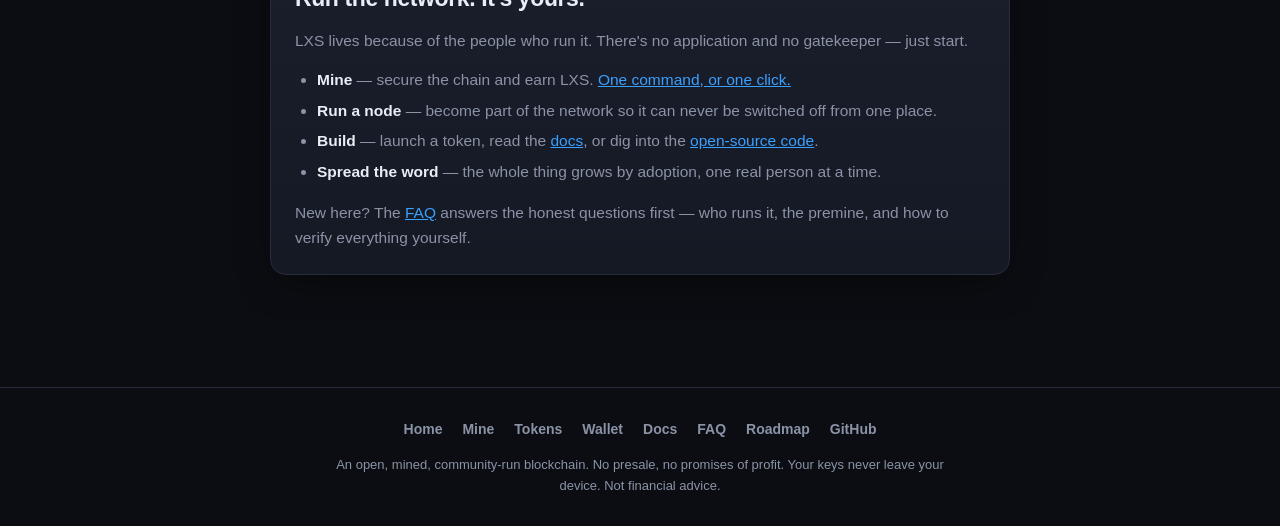
==== commit 269555e5: "Center content cards for a balanced layout; privacy: no wallet auto-connect + Disconnect button; fix" ====
--- a/index.html
+++ b/index.html
@@ -47,7 +47,7 @@
       <a class="tile" href="docs.html">
         <div class="emoji">🔍</div>
         <h3>Verify it yourself</h3>
-        <p>Open-source and on-chain. Read the code, run a node, check the founder wallet. You don't have to trust us.</p>
+        <p>Open-source and on-chain. Read the code, run a node, check any balance yourself. You don't have to trust us.</p>
       </a>
     </section>
 
@@ -99,7 +99,7 @@
       <h2>Launch a token in one click</h2>
       <p>Every community can have its own coin on LXS. Pick a name, a ticker, and an image — that's it. Your token is a real on-chain smart contract, <strong>instantly tradeable on a bonding curve</strong>, with no code to write and no upfront liquidity to seed.</p>
       <p>The price is set by the curve, not by a pool you have to fund: buy early and you're literally early on the curve. Every launch plays by the same rules — <strong>same rules for the founder and the newest wallet.</strong></p>
-      <div class="hero-cta" style="justify-content:flex-start">
+      <div class="hero-cta">
         <a href="tokens.html"><button>🪙 Launch a coin</button></a>
         <a href="tokens.html"><button class="ghost">Explore tokens</button></a>
       </div>
--- a/style.css
+++ b/style.css
@@ -141,7 +141,7 @@
 .prose ul, .prose ol { color: var(--dim); padding-left: 22px; margin: 0 0 16px; }
 .prose li { margin: 6px 0; }
 .prose strong { color: var(--text); }
-.section.card { margin-top: 20px; }
+.section.card { margin: 20px auto 0; }
 .section.card p:last-child, .section.card ul:last-child { margin-bottom: 0; }
 
 /* ---------- code ---------- */
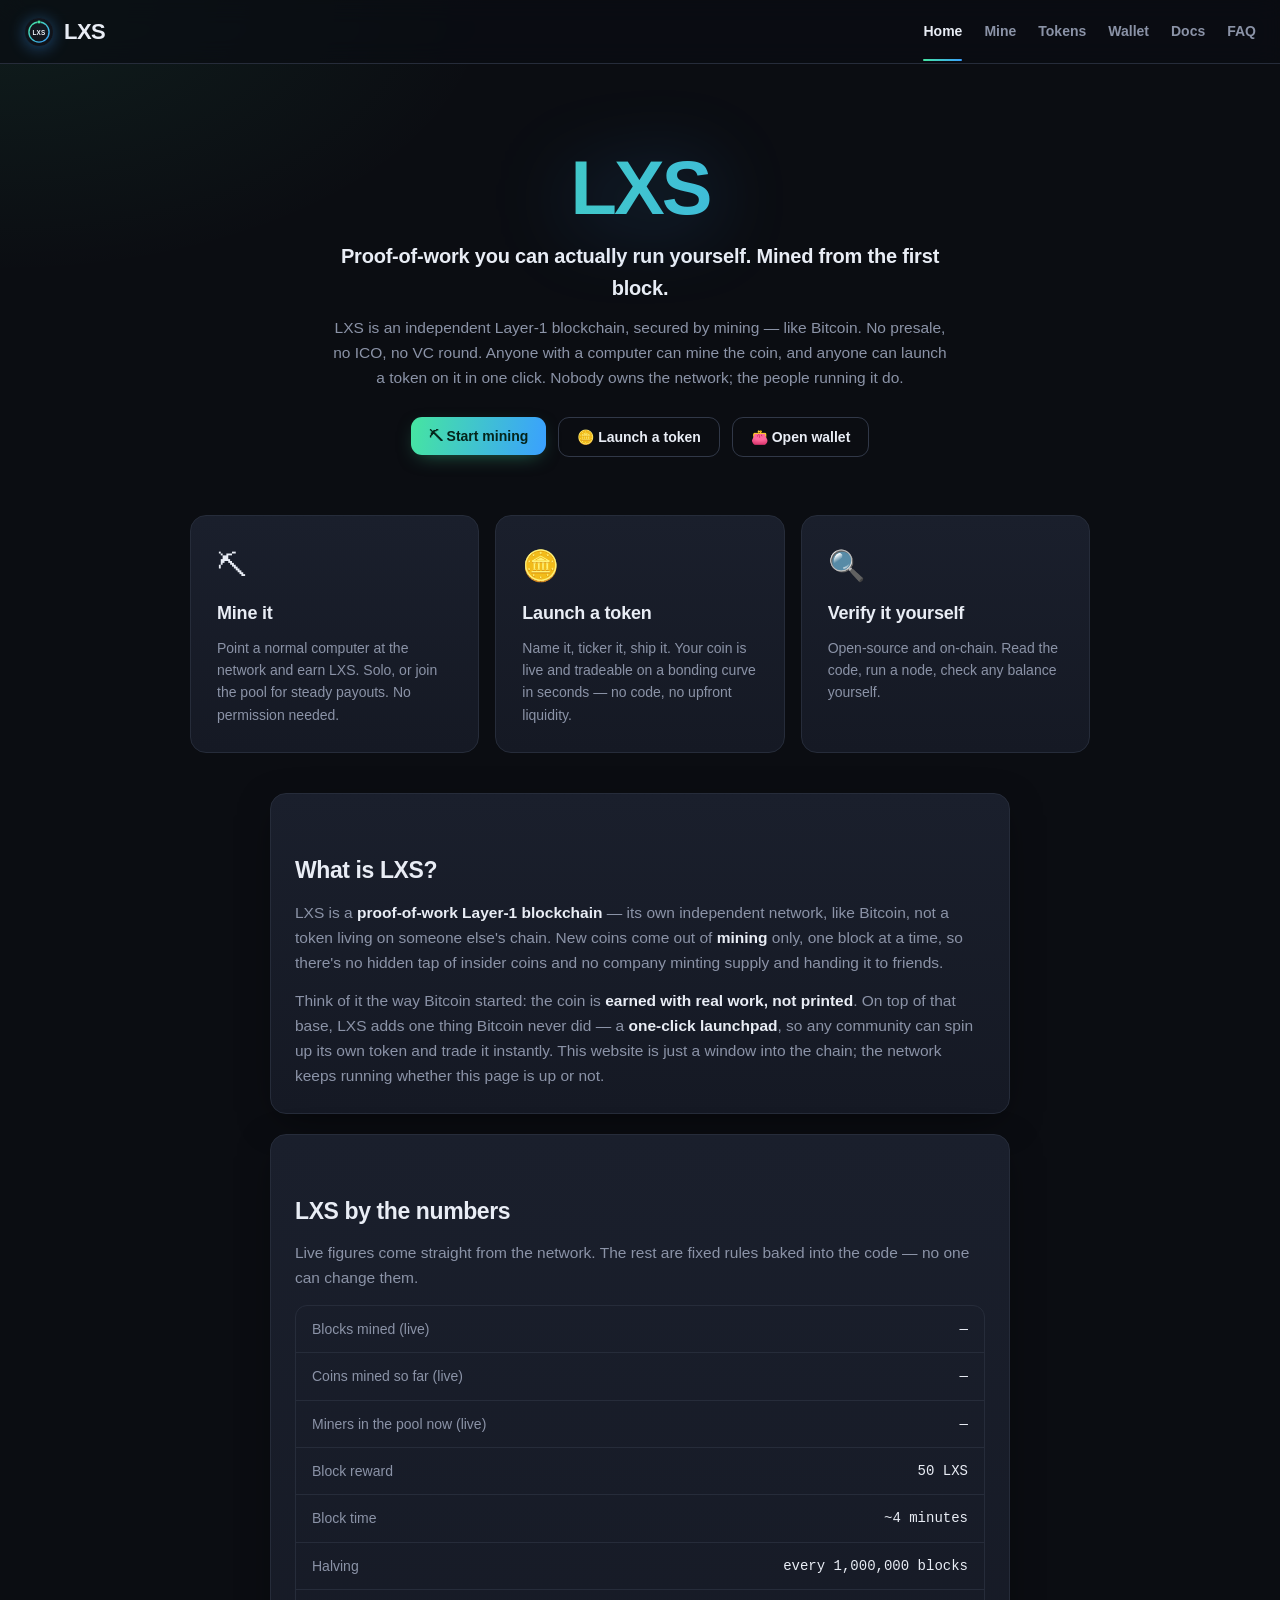
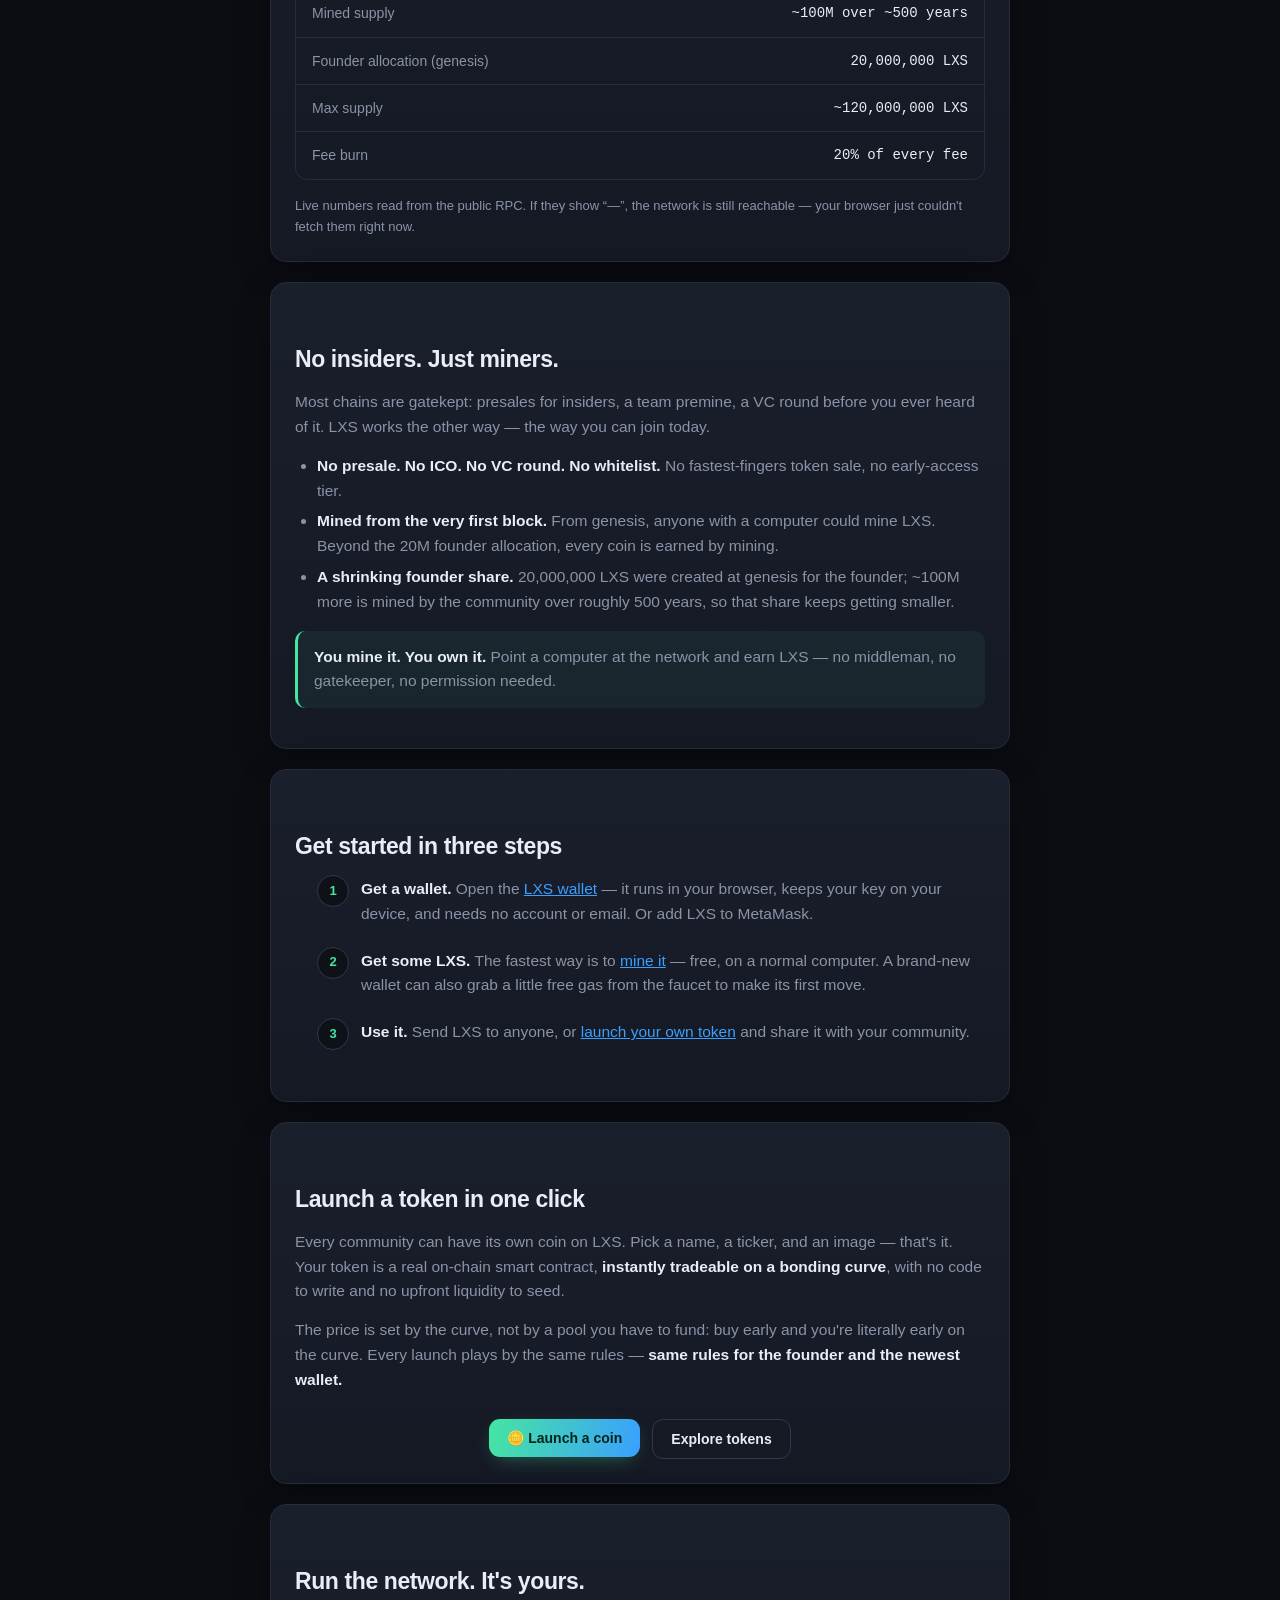
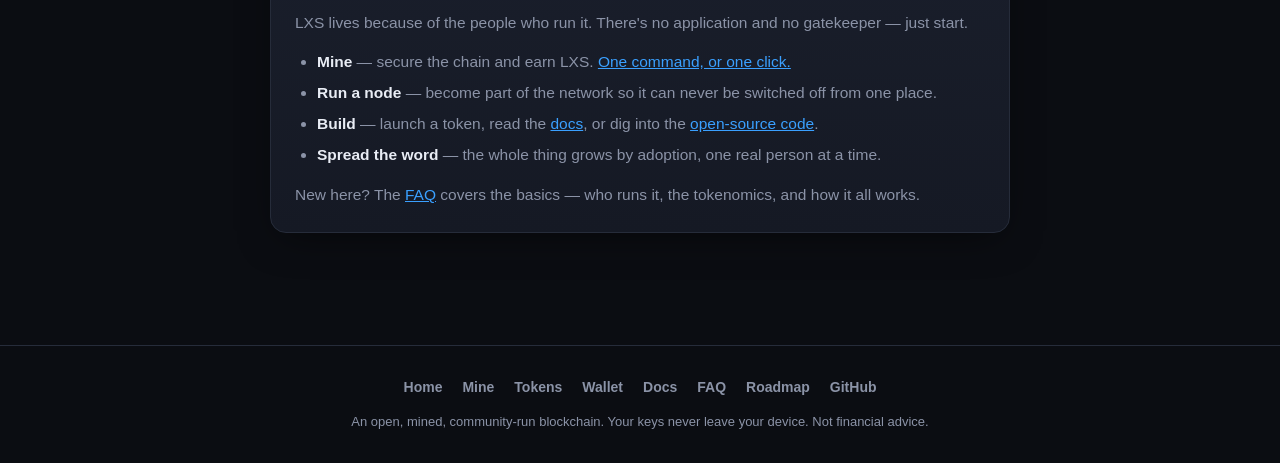
==== commit 2f2141f2: "Reword site to plain marketing copy; remove promotional 'fair'/honesty framing across all pages" ====
--- a/index.html
+++ b/index.html
@@ -3,7 +3,7 @@
 <head>
 <meta charset="utf-8">
 <meta name="viewport" content="width=device-width, initial-scale=1">
-<title>LXS — a fair-launch, proof-of-work Layer-1 you can mine yourself</title>
+<title>LXS — a proof-of-work Layer-1 you can mine yourself</title>
 <meta name="description" content="LXS is a proof-of-work Layer-1 blockchain. No presale, no ICO, no VC round — mined from the very first block. Anyone can mine it on a normal computer and launch a token on it in one click.">
 <link rel="icon" type="image/svg+xml" href="lxs-logo.svg">
 <link rel="stylesheet" href="style.css">
@@ -24,7 +24,7 @@
   <main>
     <section class="hero big">
       <h1>LXS</h1>
-      <p class="tag">Proof-of-work you can actually run yourself. Fair from the first block.</p>
+      <p class="tag">Proof-of-work you can actually run yourself. Mined from the first block.</p>
       <p class="sub">LXS is an independent Layer-1 blockchain, secured by mining — like Bitcoin. No presale, no ICO, no VC round. Anyone with a computer can mine the coin, and anyone can launch a token on it in one click. Nobody owns the network; the people running it do.</p>
       <div class="hero-cta">
         <a href="mine.html"><button>⛏ Start mining</button></a>
@@ -47,14 +47,14 @@
       <a class="tile" href="docs.html">
         <div class="emoji">🔍</div>
         <h3>Verify it yourself</h3>
-        <p>Open-source and on-chain. Read the code, run a node, check any balance yourself. You don't have to trust us.</p>
+        <p>Open-source and on-chain. Read the code, run a node, check any balance yourself.</p>
       </a>
     </section>
 
     <section class="section card prose">
       <h2>What is LXS?</h2>
       <p>LXS is a <strong>proof-of-work Layer-1 blockchain</strong> — its own independent network, like Bitcoin, not a token living on someone else's chain. New coins come out of <strong>mining</strong> only, one block at a time, so there's no hidden tap of insider coins and no company minting supply and handing it to friends.</p>
-      <p>Think of it the way Bitcoin started: a level playing field where the coin is <strong>earned with real work, not printed</strong>. On top of that base, LXS adds one thing Bitcoin never did — a <strong>one-click launchpad</strong>, so any community can spin up its own token and trade it instantly. This website is just a window into the chain; the network keeps running whether this page is up or not.</p>
+      <p>Think of it the way Bitcoin started: the coin is <strong>earned with real work, not printed</strong>. On top of that base, LXS adds one thing Bitcoin never did — a <strong>one-click launchpad</strong>, so any community can spin up its own token and trade it instantly. This website is just a window into the chain; the network keeps running whether this page is up or not.</p>
     </section>
 
     <section class="section card prose">
@@ -76,14 +76,14 @@
     </section>
 
     <section class="section card prose">
-      <h2>Fair from block one</h2>
-      <p>Most of crypto is gatekept: presales for insiders, a premine for the team, a VC round before you ever heard of it. LXS launched the opposite way — the way you can join it today.</p>
+      <h2>No insiders. Just miners.</h2>
+      <p>Most chains are gatekept: presales for insiders, a team premine, a VC round before you ever heard of it. LXS works the other way — the way you can join today.</p>
       <ul>
-        <li><strong>No presale. No ICO. No VC round. No whitelist.</strong> There was no fastest-fingers token sale and no early-access tier.</li>
-        <li><strong>Mined from the very first block.</strong> From genesis, anyone with a computer could mine LXS. Every coin beyond the founder allocation is earned with real work.</li>
-        <li><strong>The founder allocation is disclosed, not hidden.</strong> 20,000,000 LXS were created at genesis for the founder — that's it. It's written into the genesis file that ships with every miner, and it becomes a smaller and smaller share of supply as ~100M more is mined over roughly 500 years.</li>
+        <li><strong>No presale. No ICO. No VC round. No whitelist.</strong> No fastest-fingers token sale, no early-access tier.</li>
+        <li><strong>Mined from the very first block.</strong> From genesis, anyone with a computer could mine LXS. Beyond the 20M founder allocation, every coin is earned by mining.</li>
+        <li><strong>A shrinking founder share.</strong> 20,000,000 LXS were created at genesis for the founder; ~100M more is mined by the community over roughly 500 years, so that share keeps getting smaller.</li>
       </ul>
-      <div class="callout"><strong>We won't pretend to be premine-free — we'll be honest about it.</strong> The founder holding is small, fixed, and visible on-chain. Everything else is mined, in the open, by whoever shows up. That's the whole pitch: a level field and a launch button, not a promise of profit.</div>
+      <div class="callout"><strong>You mine it. You own it.</strong> Point a computer at the network and earn LXS — no middleman, no gatekeeper, no permission needed.</div>
     </section>
 
     <section class="section card prose">
@@ -114,7 +114,7 @@
         <li><strong>Build</strong> — launch a token, read the <a href="docs.html">docs</a>, or dig into the <a href="https://github.com/LXS-NETWORK/LXS">open-source code</a>.</li>
         <li><strong>Spread the word</strong> — the whole thing grows by adoption, one real person at a time.</li>
       </ul>
-      <p>New here? The <a href="faq.html">FAQ</a> answers the honest questions first — who runs it, the premine, and how to verify everything yourself.</p>
+      <p>New here? The <a href="faq.html">FAQ</a> covers the basics — who runs it, the tokenomics, and how it all works.</p>
     </section>
   </main>
 
@@ -130,7 +130,7 @@
         <a href="roadmap.html">Roadmap</a>
         <a href="https://github.com/LXS-NETWORK/LXS">GitHub</a>
       </nav>
-      <p>An open, mined, community-run blockchain. No presale, no promises of profit. Your keys never leave your device. Not financial advice.</p>
+      <p>An open, mined, community-run blockchain. Your keys never leave your device. Not financial advice.</p>
     </div>
   </footer>
 
@@ -138,7 +138,7 @@
   <script>
   /* Progressive enhancement: fill the "by the numbers" live cells straight from
      the public RPC. Pure content — no libraries. Fails silently, leaving the
-     honest "—" placeholder, so a fetch hiccup never breaks the page. */
+     neutral "—" placeholder, so a fetch hiccup never breaks the page. */
   (function () {
     var cfg = window.LXS_CONFIG || {};
     var rpc = cfg.RPC_URL;
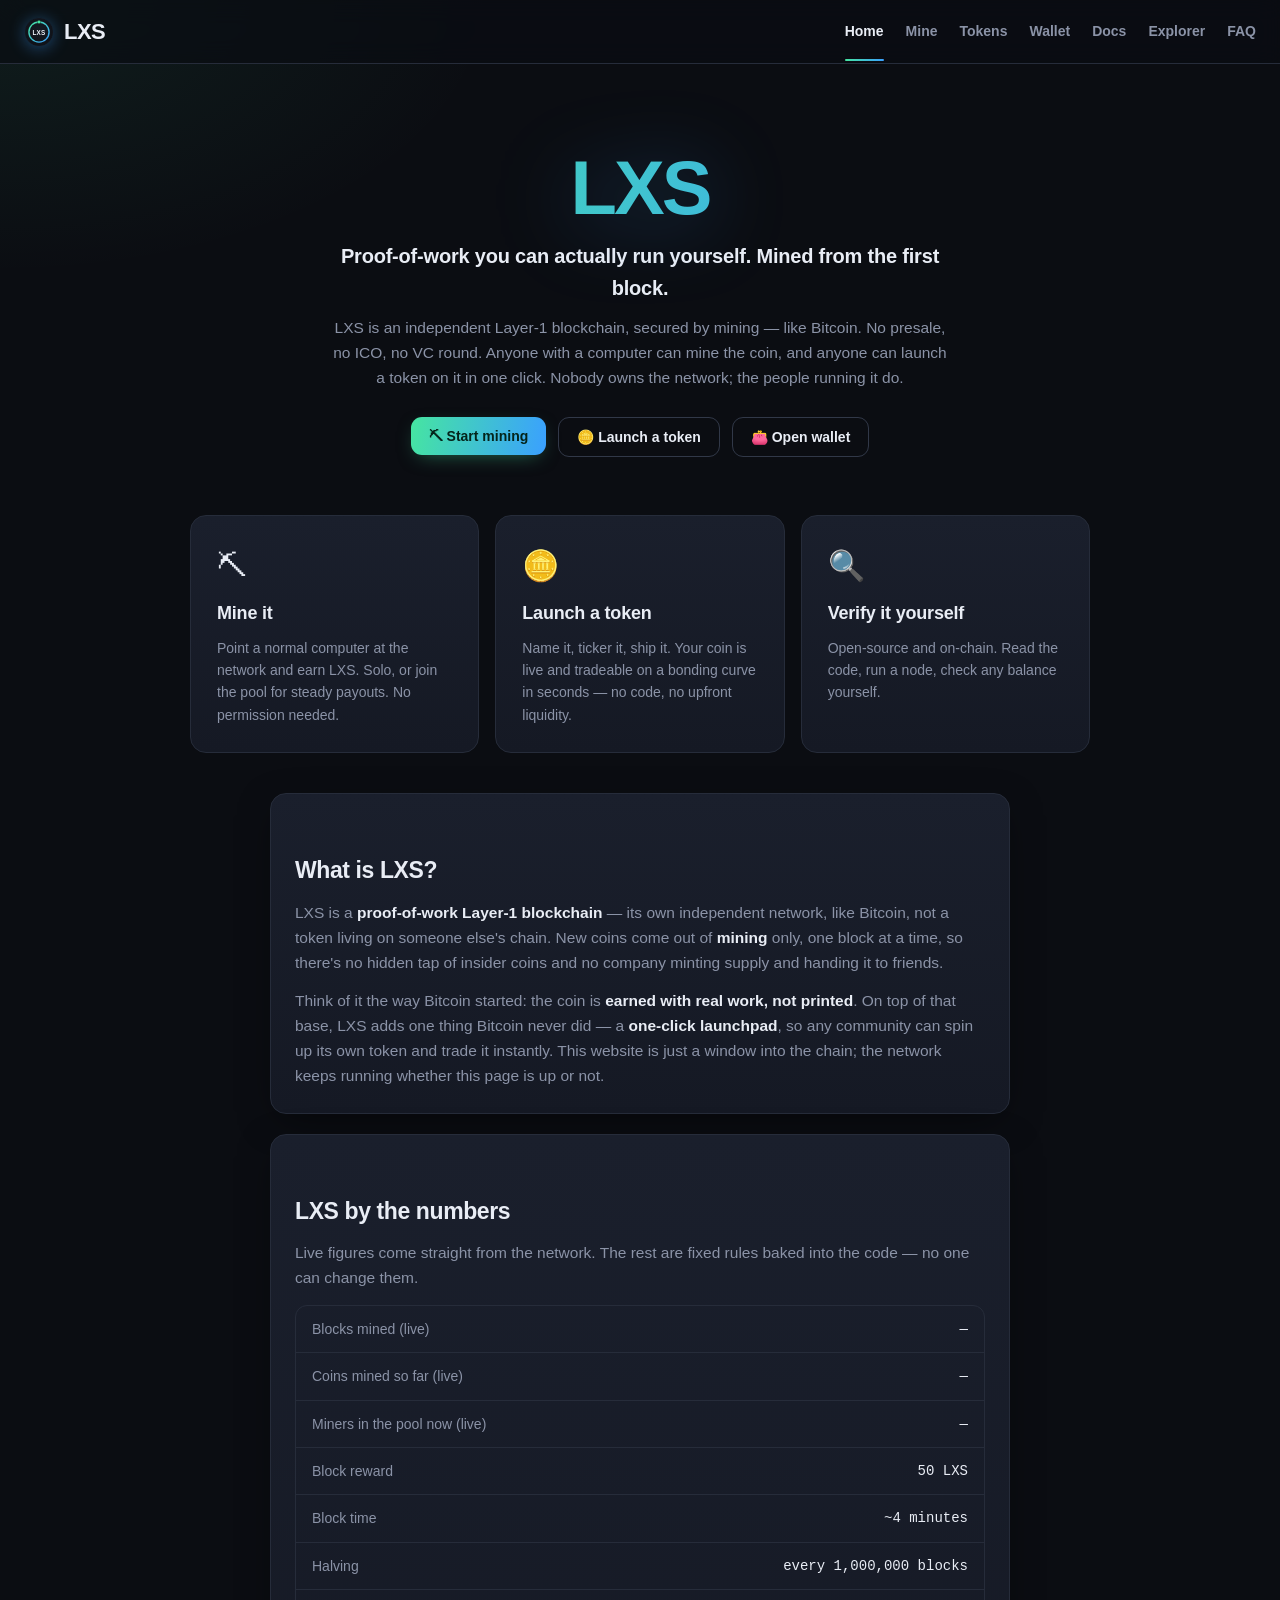
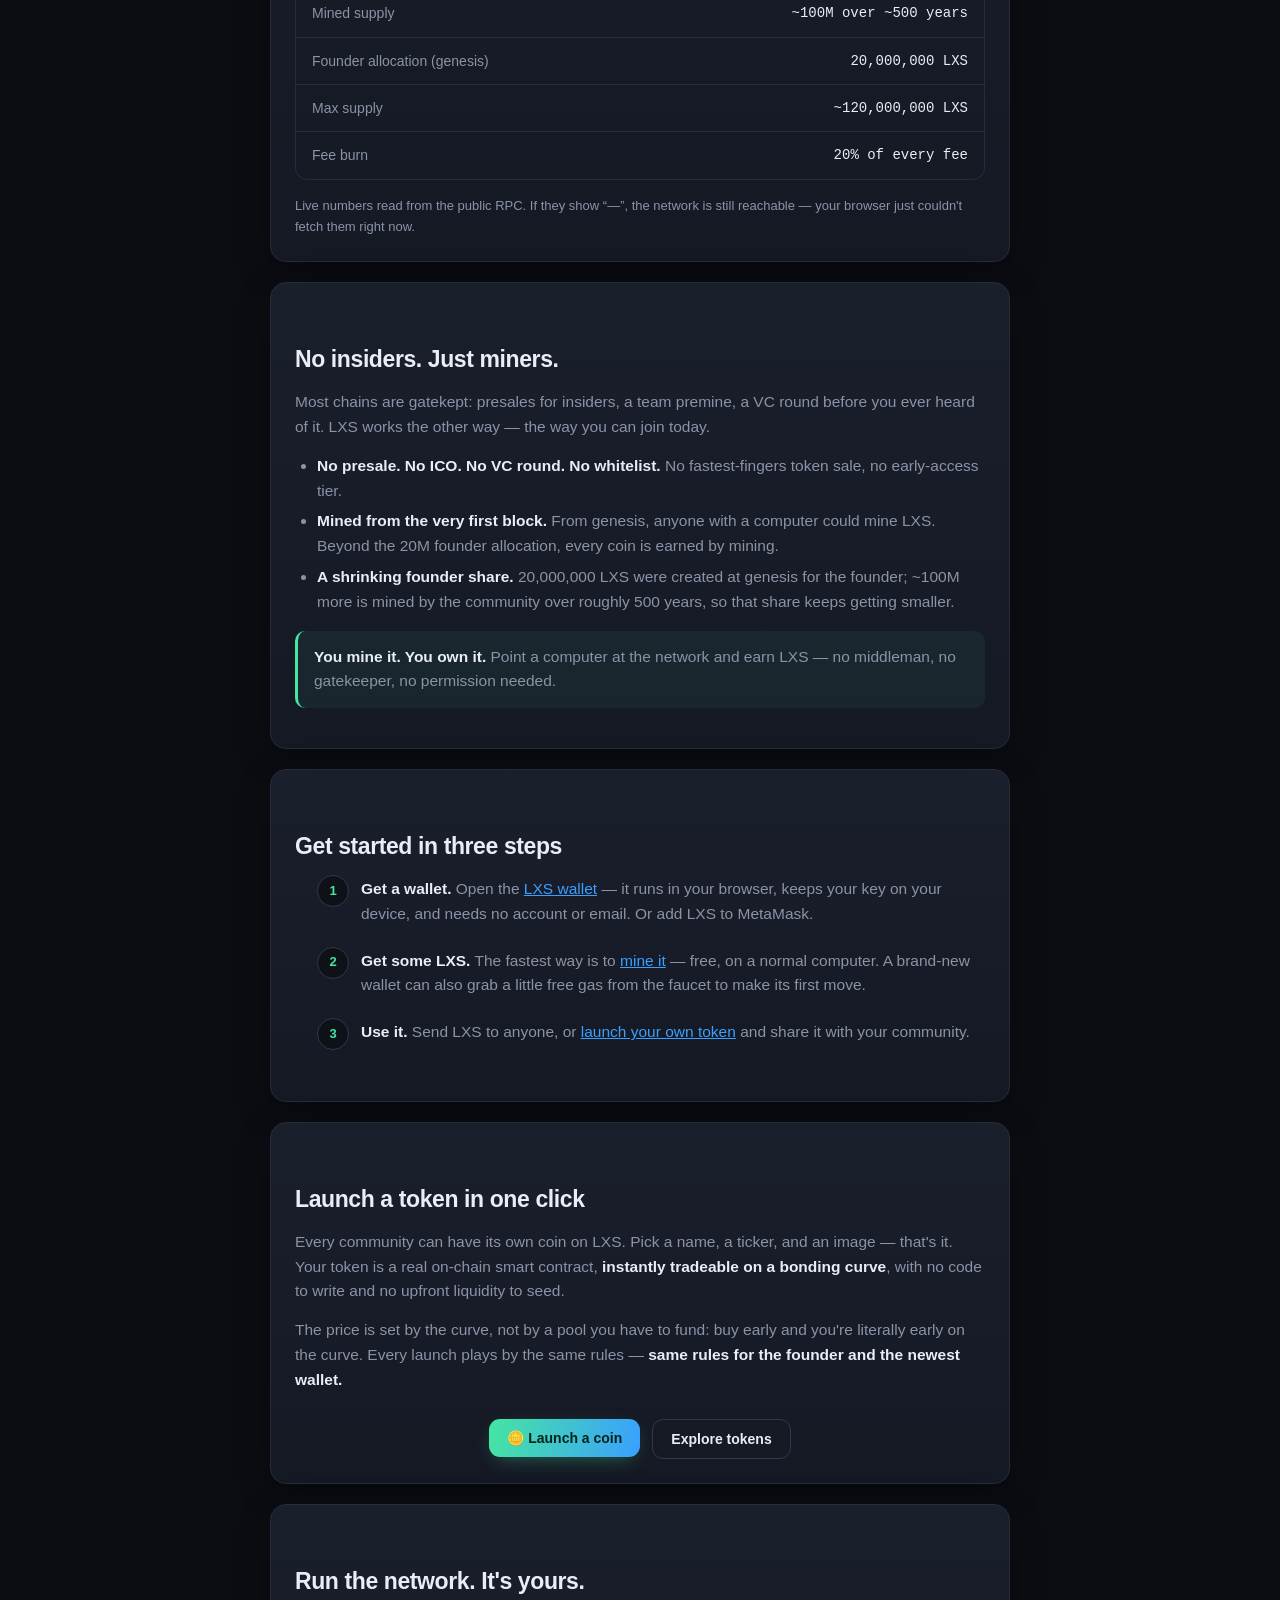
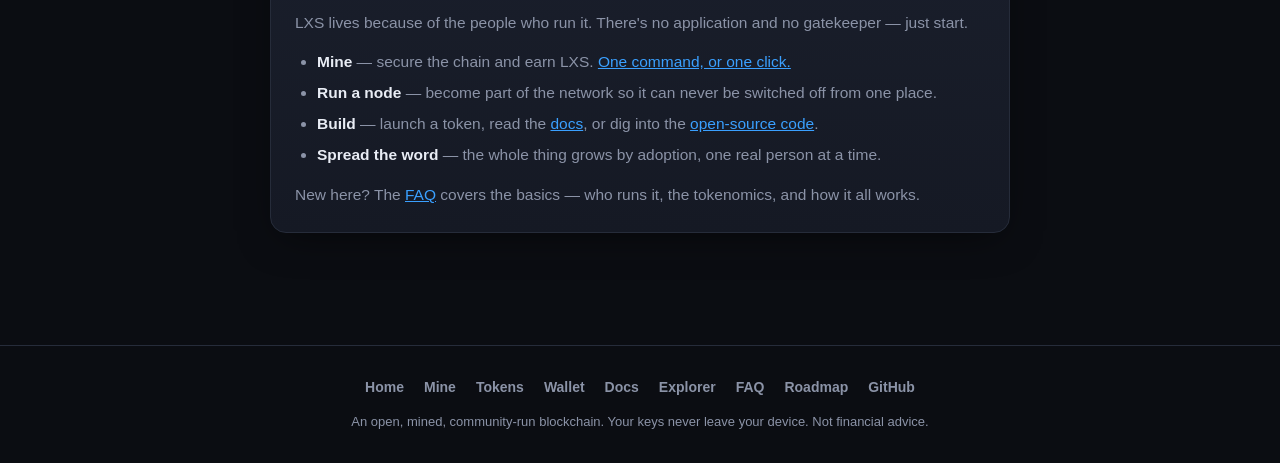
==== commit c15ee5f5: "Explorer: full block explorer (blocks, txs, addresses, live stats) + nav links" ====
--- a/index.html
+++ b/index.html
@@ -17,6 +17,7 @@
       <a href="tokens.html">Tokens</a>
       <a href="wallet.html">Wallet</a>
       <a href="docs.html">Docs</a>
+      <a href="explorer.html">Explorer</a>
       <a href="faq.html">FAQ</a>
     </nav>
   </header>
@@ -126,6 +127,7 @@
         <a href="tokens.html">Tokens</a>
         <a href="wallet.html">Wallet</a>
         <a href="docs.html">Docs</a>
+        <a href="explorer.html">Explorer</a>
         <a href="faq.html">FAQ</a>
         <a href="roadmap.html">Roadmap</a>
         <a href="https://github.com/LXS-NETWORK/LXS">GitHub</a>
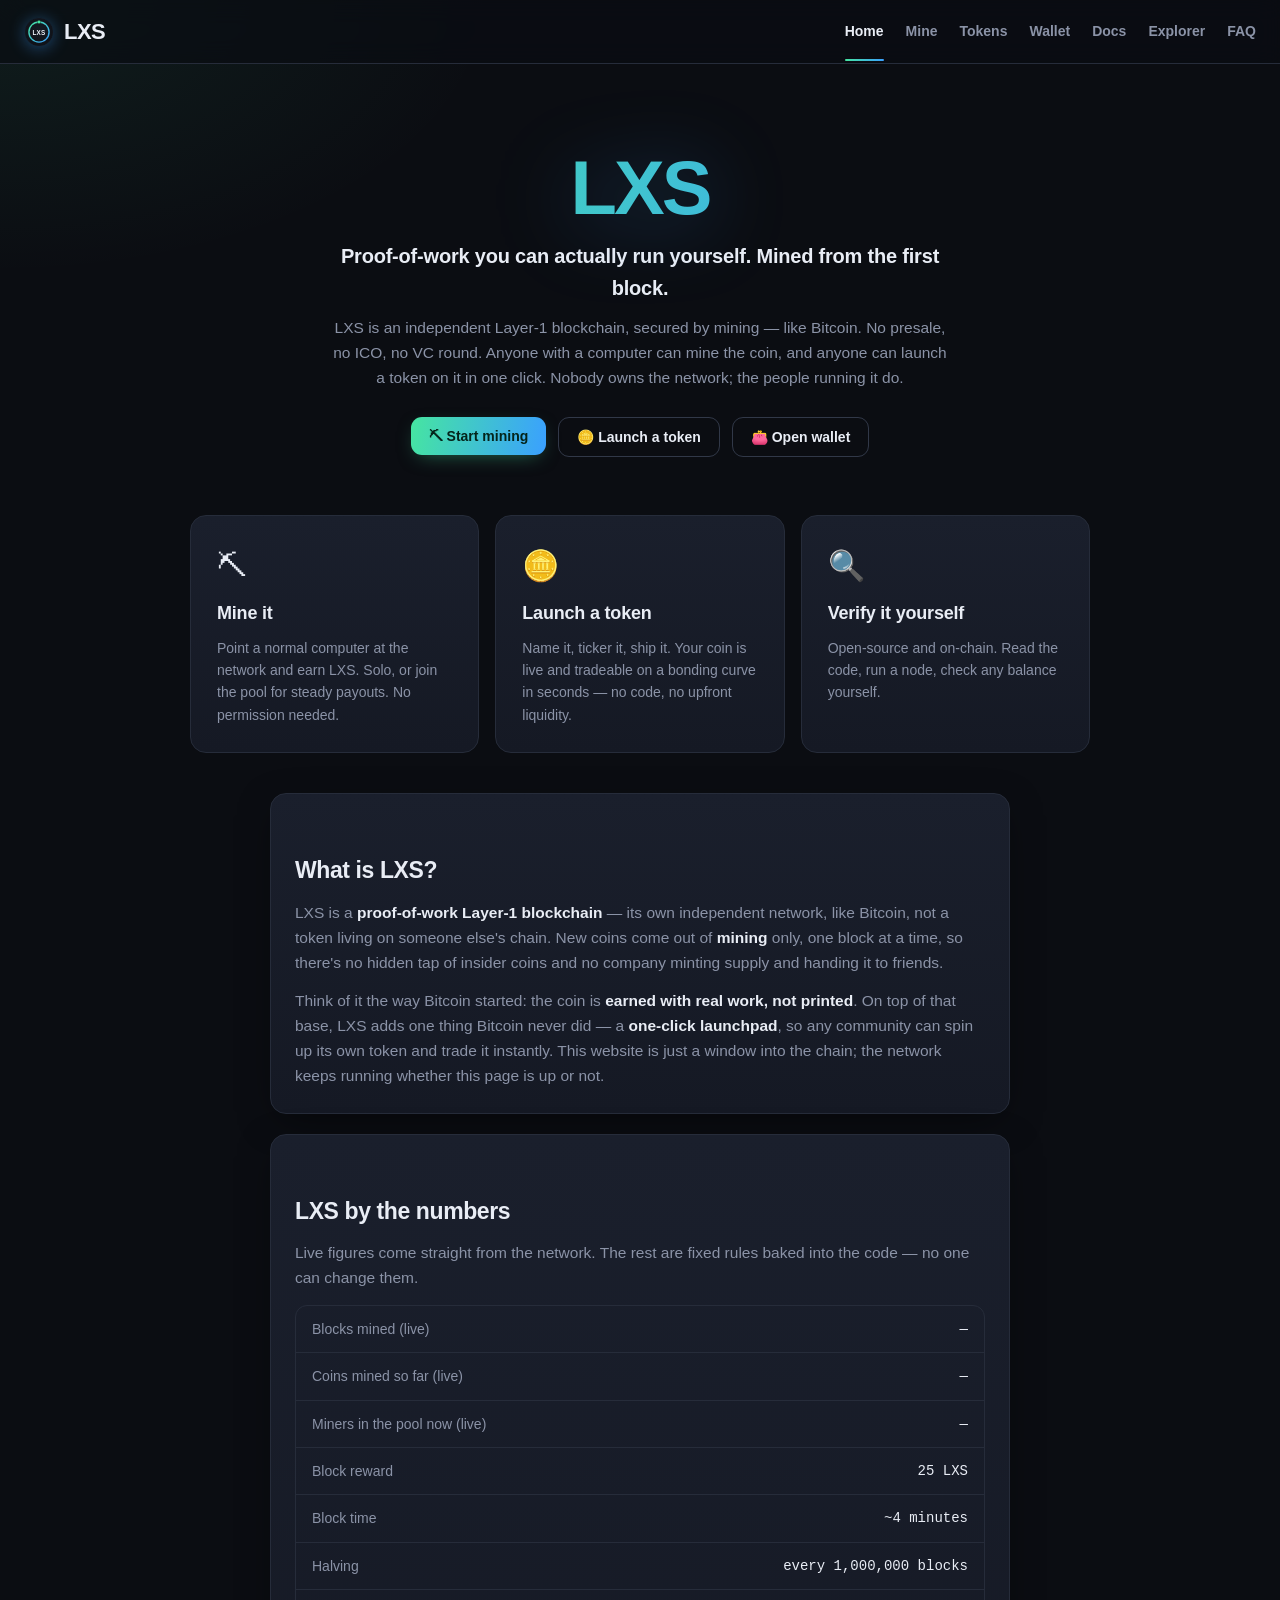
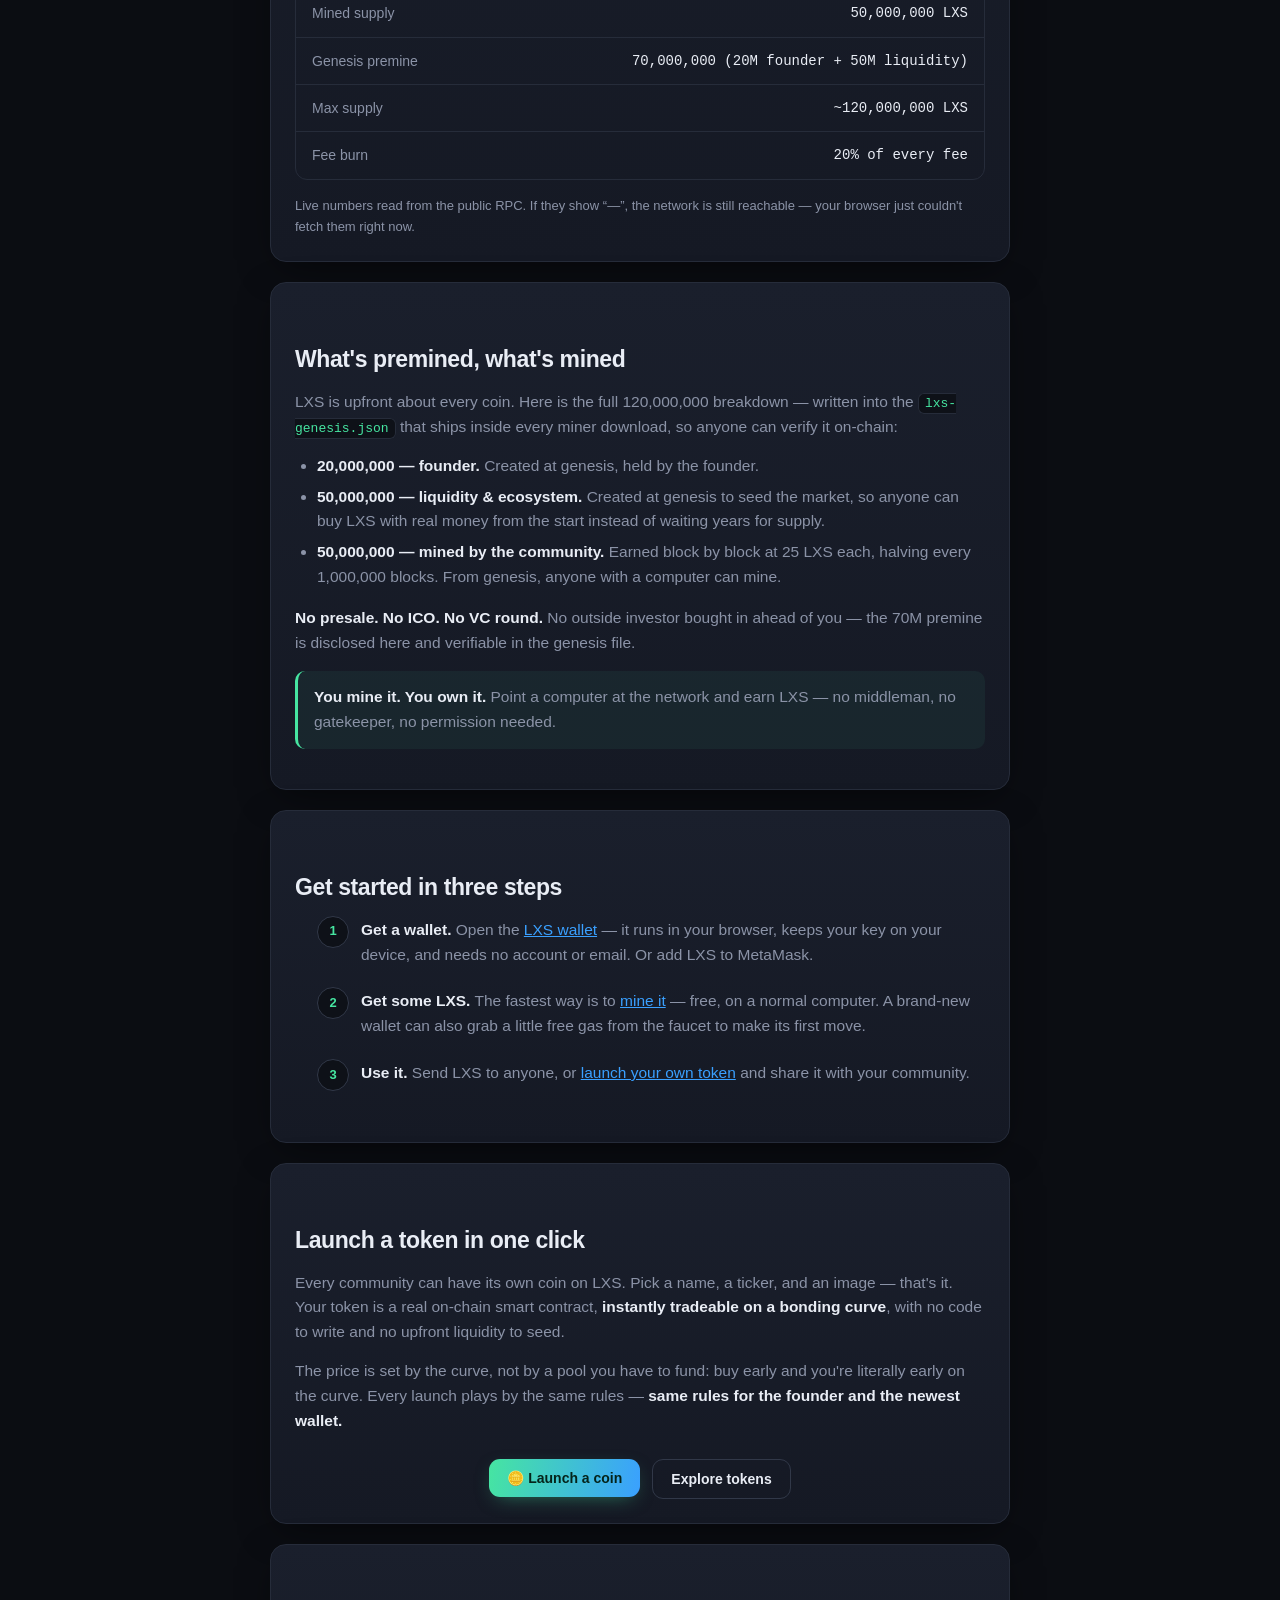
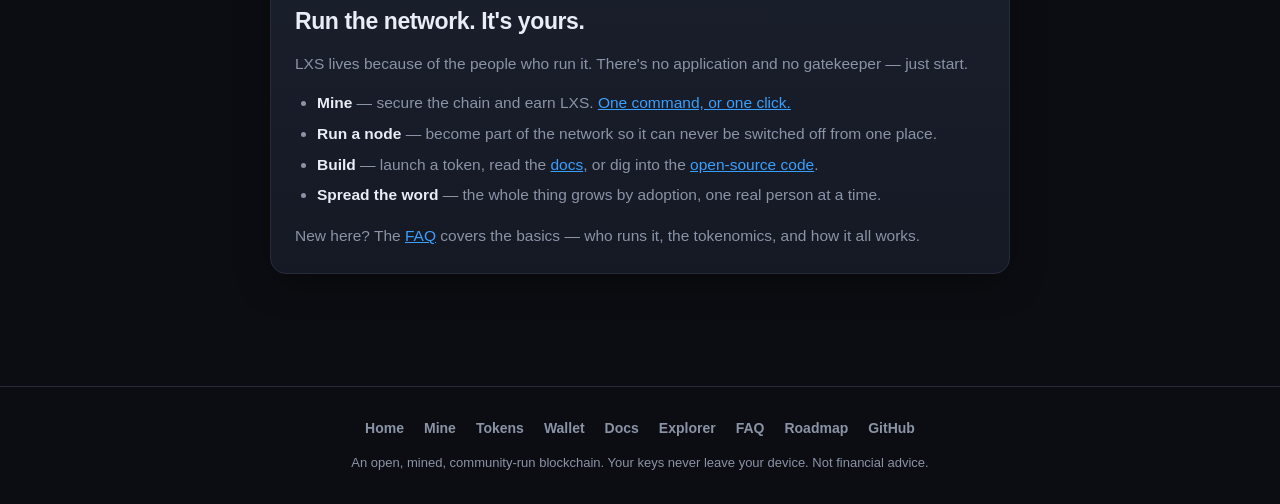
==== commit 1c0d4cc7: "tokenomics update: 120M supply (20M founder + 50M liquidity + 50M mined @ 25/block) The chain relaun" ====
--- a/index.html
+++ b/index.html
@@ -65,11 +65,11 @@
         <div><span class="k">Blocks mined (live)</span><span class="v" id="stat-height">—</span></div>
         <div><span class="k">Coins mined so far (live)</span><span class="v" id="stat-mined">—</span></div>
         <div><span class="k">Miners in the pool now (live)</span><span class="v" id="stat-pminers">—</span></div>
-        <div><span class="k">Block reward</span><span class="v">50 LXS</span></div>
+        <div><span class="k">Block reward</span><span class="v">25 LXS</span></div>
         <div><span class="k">Block time</span><span class="v">~4 minutes</span></div>
         <div><span class="k">Halving</span><span class="v">every 1,000,000 blocks</span></div>
-        <div><span class="k">Mined supply</span><span class="v">~100M over ~500 years</span></div>
-        <div><span class="k">Founder allocation (genesis)</span><span class="v">20,000,000 LXS</span></div>
+        <div><span class="k">Mined supply</span><span class="v">50,000,000 LXS</span></div>
+        <div><span class="k">Genesis premine</span><span class="v">70,000,000 (20M founder + 50M liquidity)</span></div>
         <div><span class="k">Max supply</span><span class="v">~120,000,000 LXS</span></div>
         <div><span class="k">Fee burn</span><span class="v">20% of every fee</span></div>
       </div>
@@ -77,13 +77,14 @@
     </section>
 
     <section class="section card prose">
-      <h2>No insiders. Just miners.</h2>
-      <p>Most chains are gatekept: presales for insiders, a team premine, a VC round before you ever heard of it. LXS works the other way — the way you can join today.</p>
+      <h2>What's premined, what's mined</h2>
+      <p>LXS is upfront about every coin. Here is the full 120,000,000 breakdown — written into the <code>lxs-genesis.json</code> that ships inside every miner download, so anyone can verify it on-chain:</p>
       <ul>
-        <li><strong>No presale. No ICO. No VC round. No whitelist.</strong> No fastest-fingers token sale, no early-access tier.</li>
-        <li><strong>Mined from the very first block.</strong> From genesis, anyone with a computer could mine LXS. Beyond the 20M founder allocation, every coin is earned by mining.</li>
-        <li><strong>A shrinking founder share.</strong> 20,000,000 LXS were created at genesis for the founder; ~100M more is mined by the community over roughly 500 years, so that share keeps getting smaller.</li>
+        <li><strong>20,000,000 — founder.</strong> Created at genesis, held by the founder.</li>
+        <li><strong>50,000,000 — liquidity &amp; ecosystem.</strong> Created at genesis to seed the market, so anyone can buy LXS with real money from the start instead of waiting years for supply.</li>
+        <li><strong>50,000,000 — mined by the community.</strong> Earned block by block at 25 LXS each, halving every 1,000,000 blocks. From genesis, anyone with a computer can mine.</li>
       </ul>
+      <p><strong>No presale. No ICO. No VC round.</strong> No outside investor bought in ahead of you — the 70M premine is disclosed here and verifiable in the genesis file.</p>
       <div class="callout"><strong>You mine it. You own it.</strong> Point a computer at the network and earn LXS — no middleman, no gatekeeper, no permission needed.</div>
     </section>
 
@@ -146,7 +147,7 @@
     var rpc = cfg.RPC_URL;
     if (!rpc) return;
     function set(id, txt) { var el = document.getElementById(id); if (el) el.textContent = txt; }
-    function coinsMined(h) { var r = 50, era = 1000000, t = 0; while (h > 0 && r >= 1e-9) { var take = Math.min(h, era); t += take * r; h -= take; r /= 2; } return t; }
+    function coinsMined(h) { var r = 25, era = 1000000, t = 0; while (h > 0 && r >= 1e-9) { var take = Math.min(h, era); t += take * r; h -= take; r /= 2; } return t; }
     fetch(rpc, { method: 'POST', headers: { 'content-type': 'application/json' },
       body: JSON.stringify({ jsonrpc: '2.0', method: 'eth_blockNumber', params: [], id: 1 }) })
       .then(function (r) { return r.json(); })
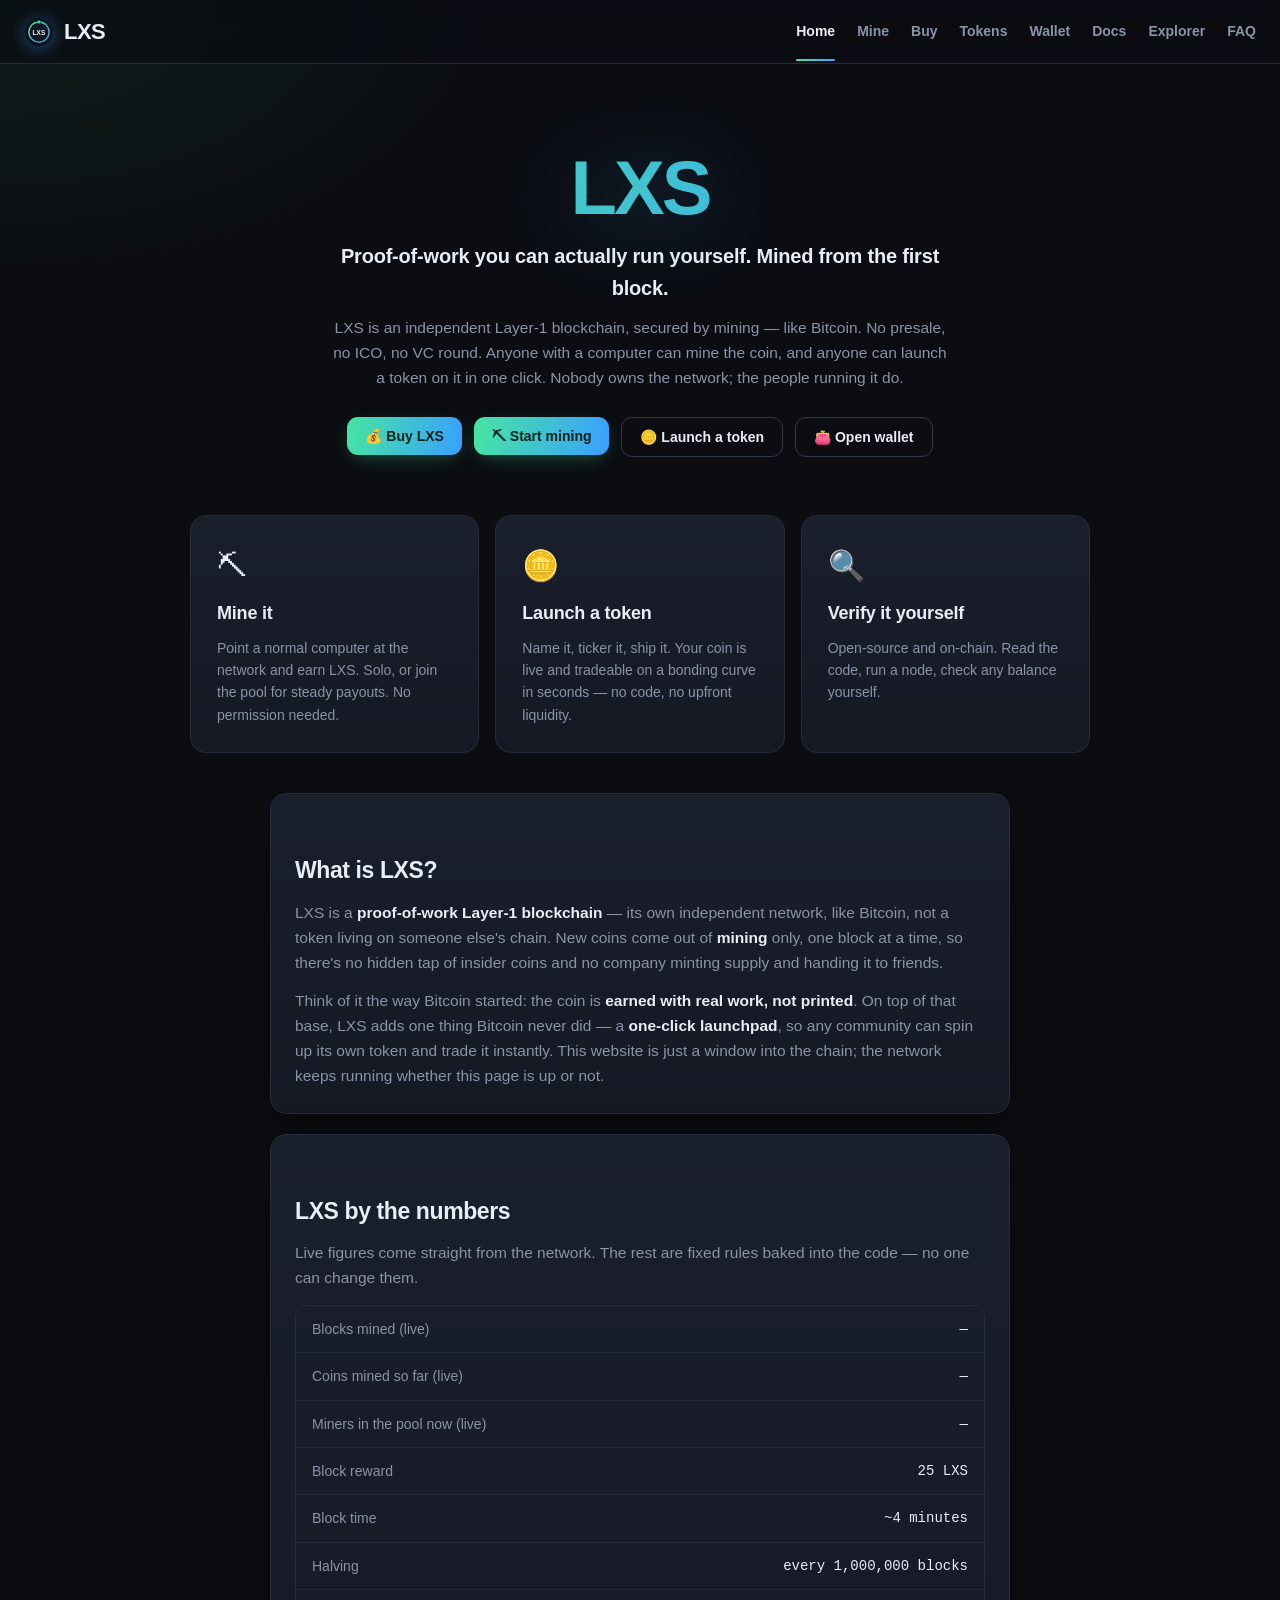
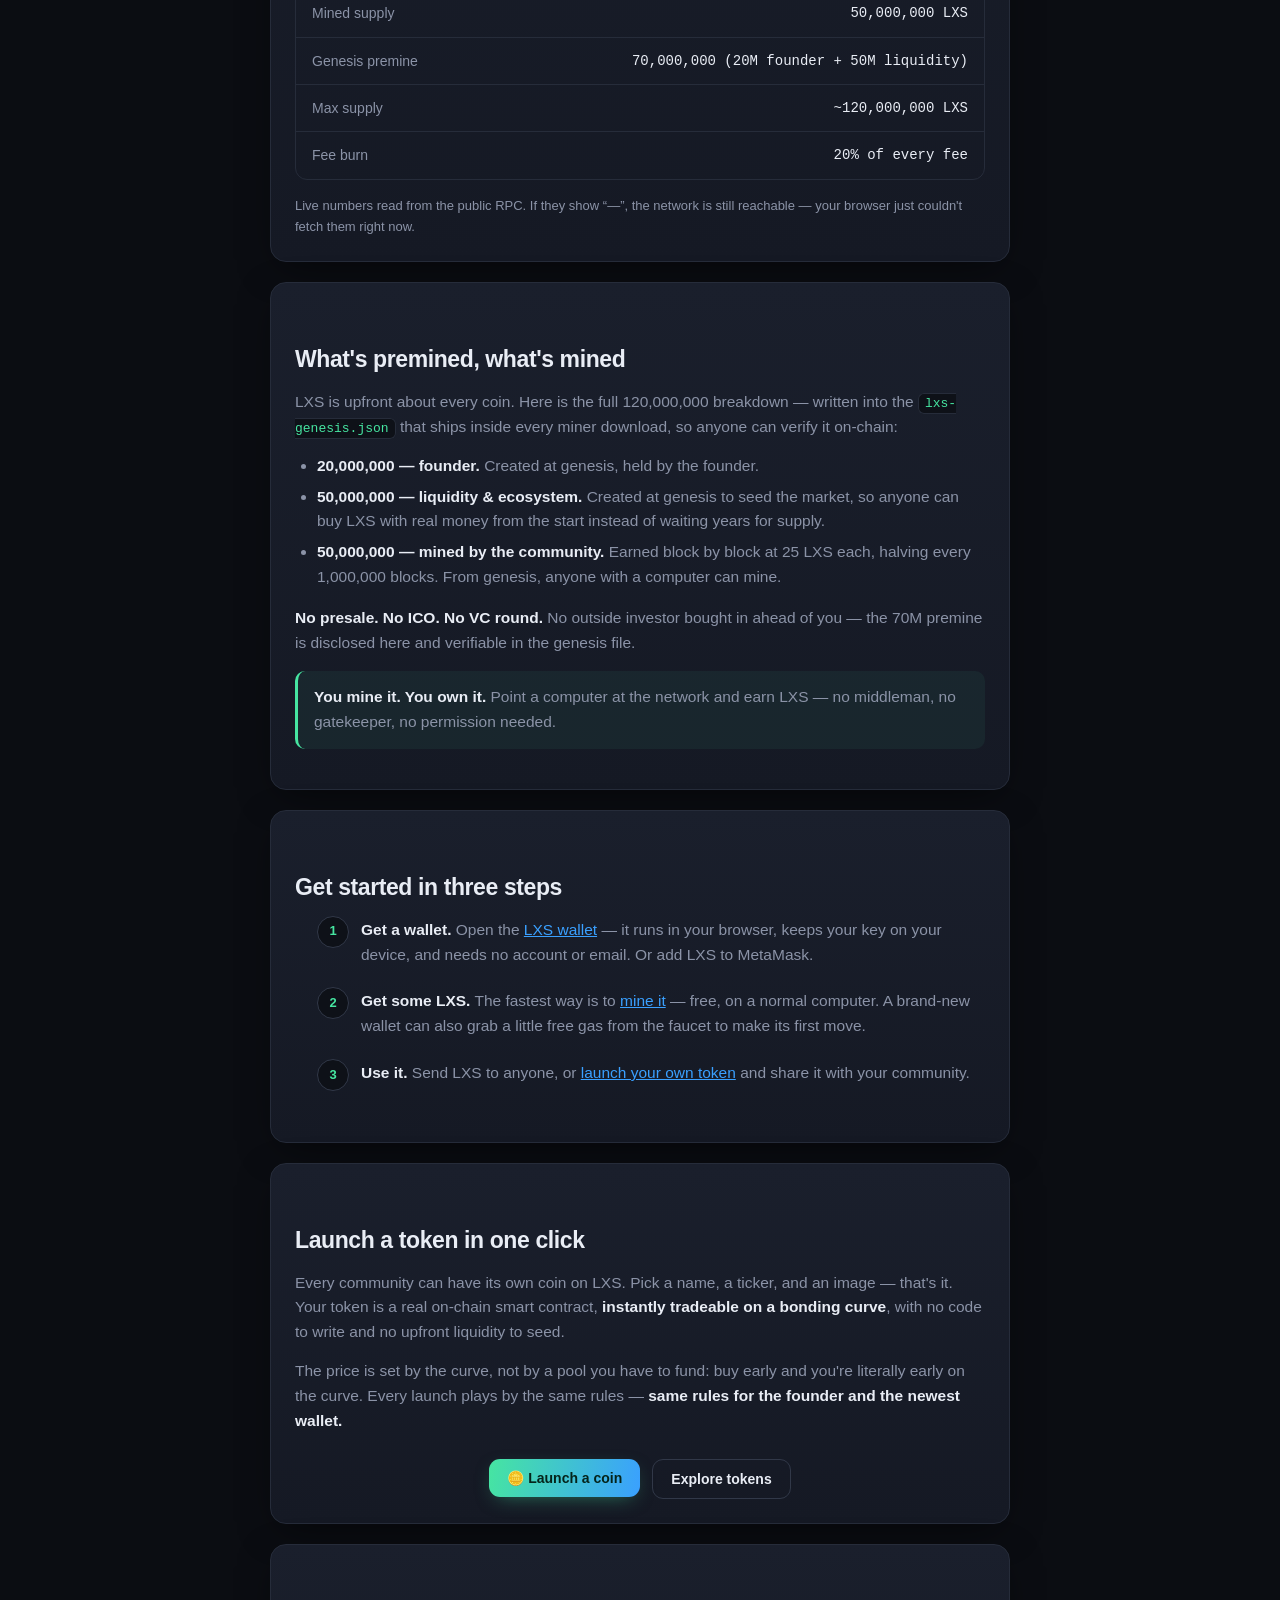
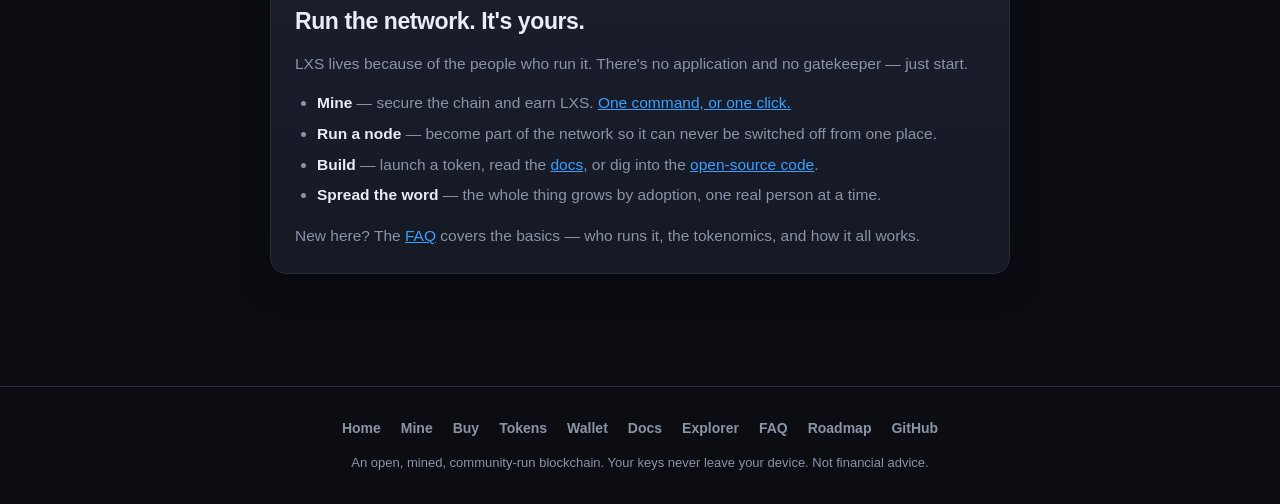
==== commit 3001752c: "Add Buy page with live LXS price/chart (GeckoTerminal embed) + Uniswap buy link; Buy in nav + home h" ====
--- a/index.html
+++ b/index.html
@@ -14,6 +14,7 @@
     <nav class="nav">
       <a href="index.html" class="active">Home</a>
       <a href="mine.html">Mine</a>
+      <a href="buy.html">Buy</a>
       <a href="tokens.html">Tokens</a>
       <a href="wallet.html">Wallet</a>
       <a href="docs.html">Docs</a>
@@ -28,6 +29,7 @@
       <p class="tag">Proof-of-work you can actually run yourself. Mined from the first block.</p>
       <p class="sub">LXS is an independent Layer-1 blockchain, secured by mining — like Bitcoin. No presale, no ICO, no VC round. Anyone with a computer can mine the coin, and anyone can launch a token on it in one click. Nobody owns the network; the people running it do.</p>
       <div class="hero-cta">
+        <a href="buy.html"><button>💰 Buy LXS</button></a>
         <a href="mine.html"><button>⛏ Start mining</button></a>
         <a href="tokens.html"><button class="ghost">🪙 Launch a token</button></a>
         <a href="wallet.html"><button class="ghost">👛 Open wallet</button></a>
@@ -125,6 +127,7 @@
       <nav class="foot-nav">
         <a href="index.html">Home</a>
         <a href="mine.html">Mine</a>
+      <a href="buy.html">Buy</a>
         <a href="tokens.html">Tokens</a>
         <a href="wallet.html">Wallet</a>
         <a href="docs.html">Docs</a>
